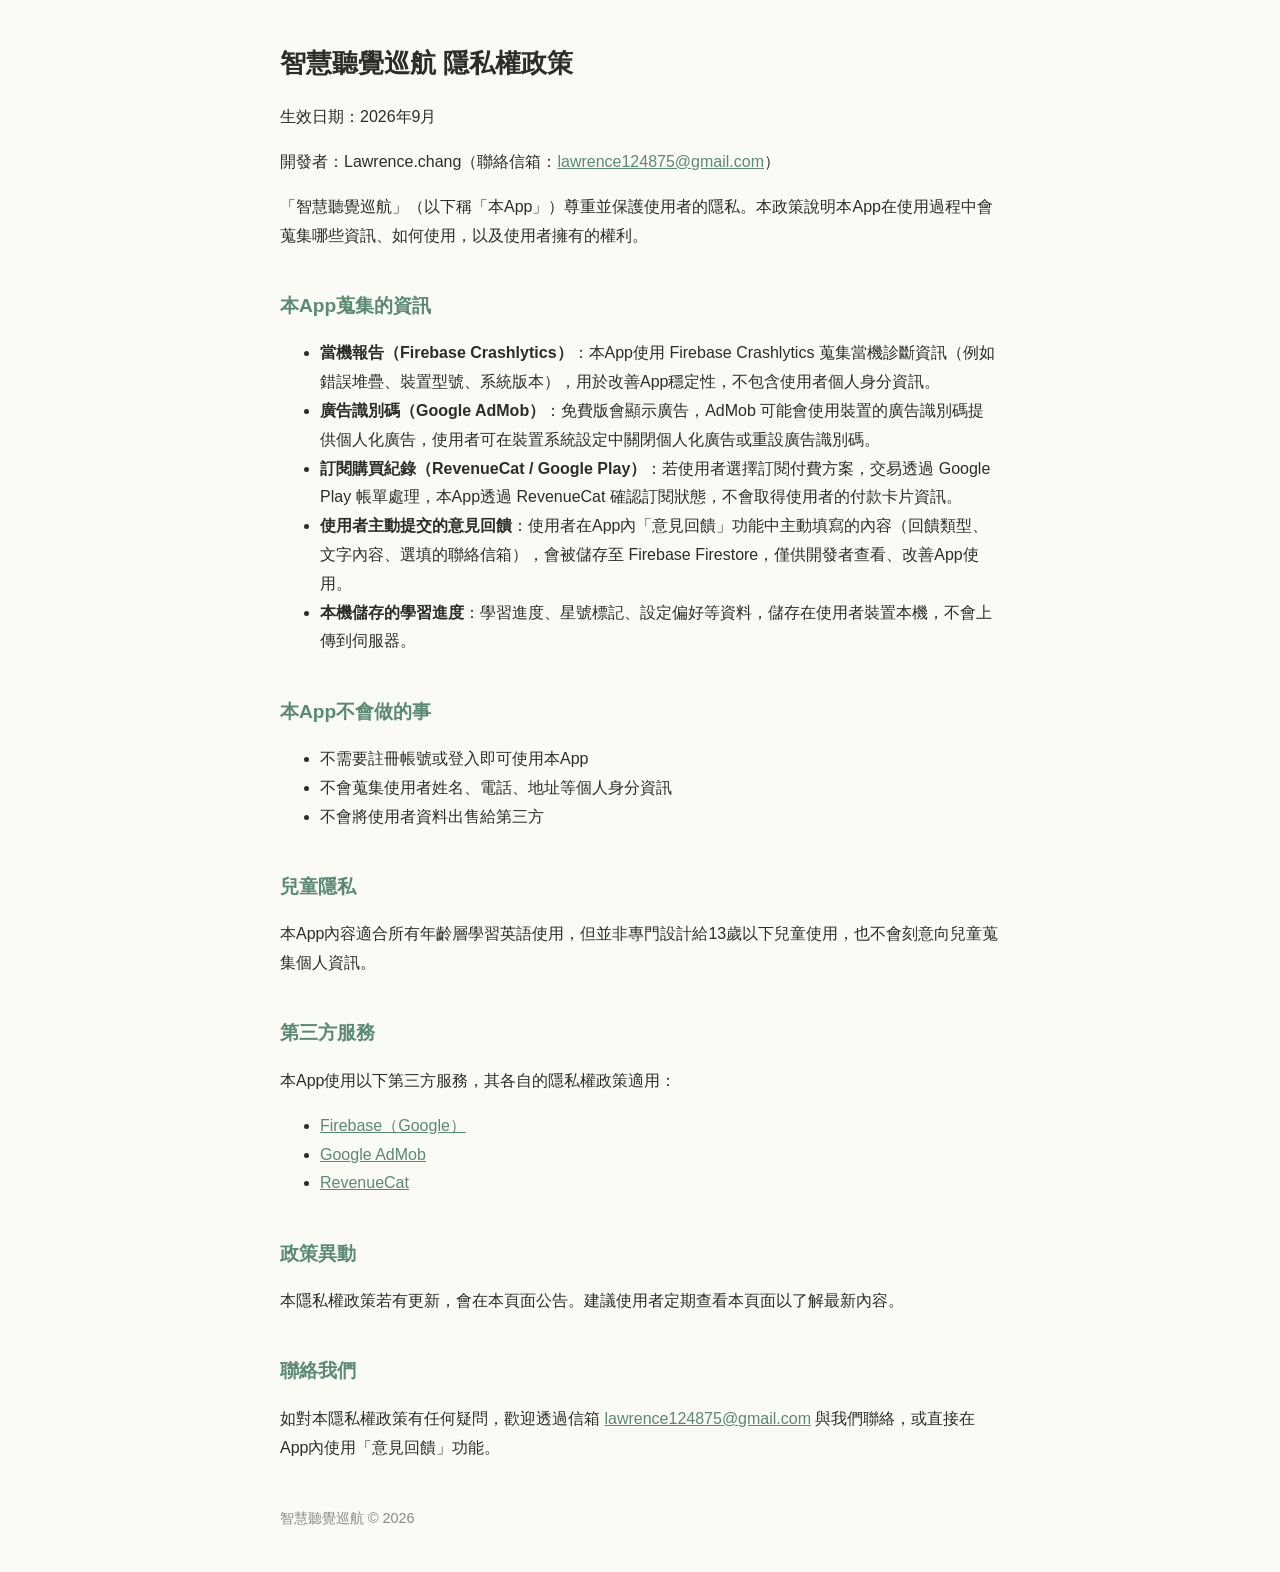
==== docs/index.html @ becaa9bf "新增 docs/ 網站：隱私權政策 + app-ads.txt，改用 GitHub Pages 代管 原本掛在 Netlify 的隱私權政策，因為使用者無法自行操作 Netlify 後台上傳新檔案，改" ====
<!DOCTYPE html>
<html lang="zh-Hant">
<head>
<meta charset="UTF-8">
<meta name="viewport" content="width=device-width, initial-scale=1.0">
<title>智慧聽覺巡航 - 隱私權政策</title>
<style>
  body { font-family: -apple-system, "Noto Sans TC", "PingFang TC", sans-serif; max-width: 720px; margin: 40px auto; padding: 0 20px; line-height: 1.8; color: #2C2C28; background: #FAFAF7; }
  h1 { font-size: 1.6em; }
  h2 { font-size: 1.2em; margin-top: 2em; color: #5B8A72; }
  a { color: #5B8A72; }
  footer { margin-top: 3em; color: #888; font-size: 0.9em; }
</style>
</head>
<body>
<h1>智慧聽覺巡航 隱私權政策</h1>
<p>生效日期：2026年9月</p>
<p>開發者：Lawrence.chang（聯絡信箱：<a href="mailto:lawrence124875@gmail.com">lawrence124875@gmail.com</a>）</p>

<p>「智慧聽覺巡航」（以下稱「本App」）尊重並保護使用者的隱私。本政策說明本App在使用過程中會蒐集哪些資訊、如何使用，以及使用者擁有的權利。</p>

<h2>本App蒐集的資訊</h2>
<ul>
  <li><strong>當機報告（Firebase Crashlytics）</strong>：本App使用 Firebase Crashlytics 蒐集當機診斷資訊（例如錯誤堆疊、裝置型號、系統版本），用於改善App穩定性，不包含使用者個人身分資訊。</li>
  <li><strong>廣告識別碼（Google AdMob）</strong>：免費版會顯示廣告，AdMob 可能會使用裝置的廣告識別碼提供個人化廣告，使用者可在裝置系統設定中關閉個人化廣告或重設廣告識別碼。</li>
  <li><strong>訂閱購買紀錄（RevenueCat / Google Play）</strong>：若使用者選擇訂閱付費方案，交易透過 Google Play 帳單處理，本App透過 RevenueCat 確認訂閱狀態，不會取得使用者的付款卡片資訊。</li>
  <li><strong>使用者主動提交的意見回饋</strong>：使用者在App內「意見回饋」功能中主動填寫的內容（回饋類型、文字內容、選填的聯絡信箱），會被儲存至 Firebase Firestore，僅供開發者查看、改善App使用。</li>
  <li><strong>本機儲存的學習進度</strong>：學習進度、星號標記、設定偏好等資料，儲存在使用者裝置本機，不會上傳到伺服器。</li>
</ul>

<h2>本App不會做的事</h2>
<ul>
  <li>不需要註冊帳號或登入即可使用本App</li>
  <li>不會蒐集使用者姓名、電話、地址等個人身分資訊</li>
  <li>不會將使用者資料出售給第三方</li>
</ul>

<h2>兒童隱私</h2>
<p>本App內容適合所有年齡層學習英語使用，但並非專門設計給13歲以下兒童使用，也不會刻意向兒童蒐集個人資訊。</p>

<h2>第三方服務</h2>
<p>本App使用以下第三方服務，其各自的隱私權政策適用：</p>
<ul>
  <li><a href="https://firebase.google.com/support/privacy" target="_blank">Firebase（Google）</a></li>
  <li><a href="https://support.google.com/admob/answer/6128543" target="_blank">Google AdMob</a></li>
  <li><a href="https://www.revenuecat.com/privacy" target="_blank">RevenueCat</a></li>
</ul>

<h2>政策異動</h2>
<p>本隱私權政策若有更新，會在本頁面公告。建議使用者定期查看本頁面以了解最新內容。</p>

<h2>聯絡我們</h2>
<p>如對本隱私權政策有任何疑問，歡迎透過信箱 <a href="mailto:lawrence124875@gmail.com">lawrence124875@gmail.com</a> 與我們聯絡，或直接在App內使用「意見回饋」功能。</p>

<footer>智慧聽覺巡航 © 2026</footer>
</body>
</html>
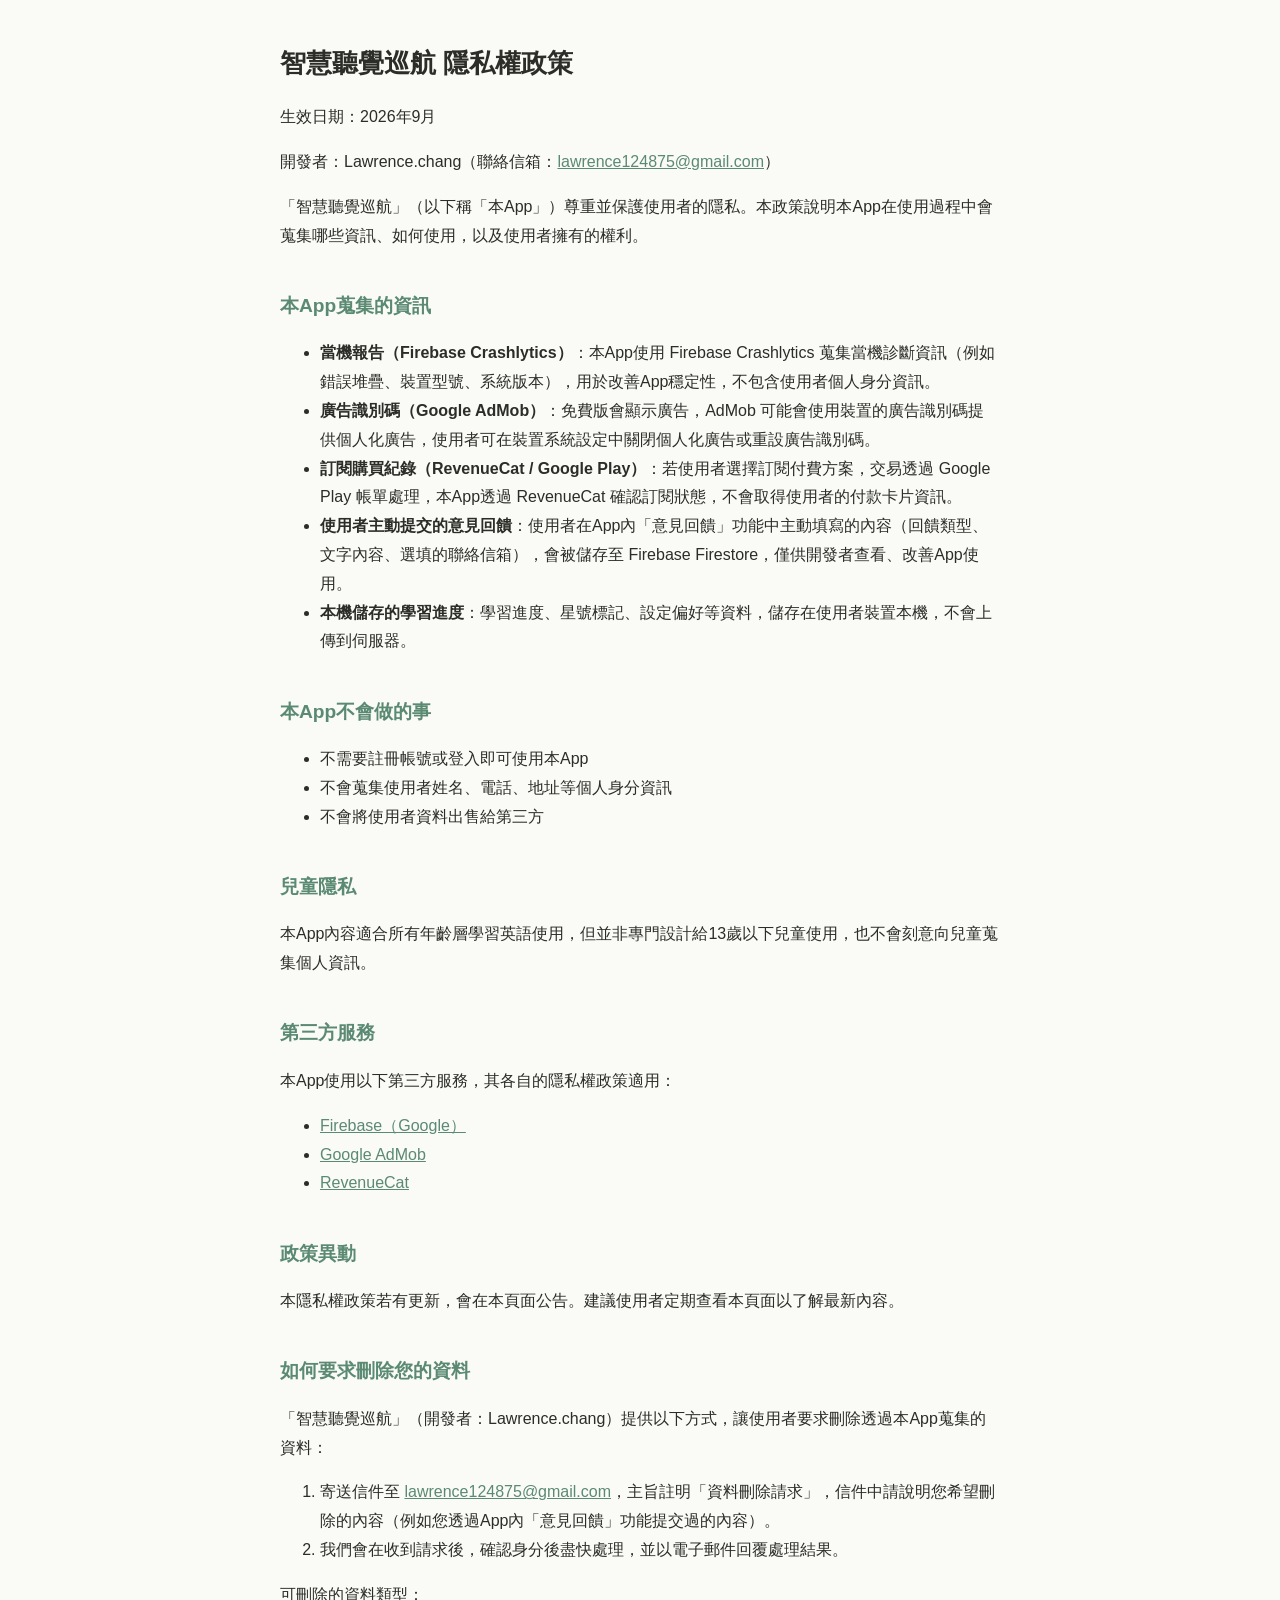
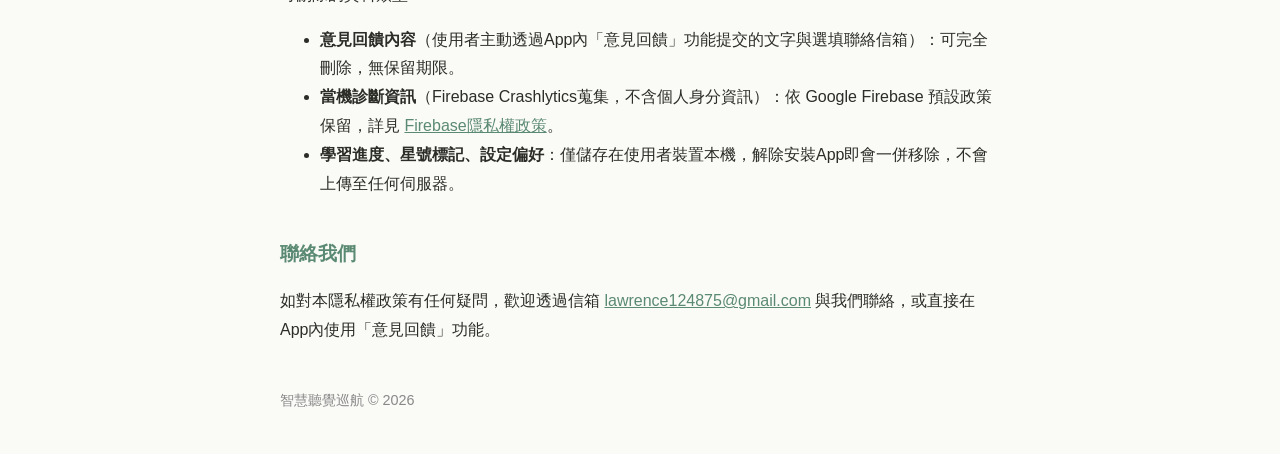
==== commit f9e3dd53: "隱私權政策頁面加入「如何要求刪除您的資料」專門段落，符合 Play Console 資料安全性表單要求" ====
--- a/docs/index.html
+++ b/docs/index.html
@@ -49,6 +49,19 @@
 <h2>政策異動</h2>
 <p>本隱私權政策若有更新，會在本頁面公告。建議使用者定期查看本頁面以了解最新內容。</p>
 
+<h2 id="data-deletion">如何要求刪除您的資料</h2>
+<p>「智慧聽覺巡航」（開發者：Lawrence.chang）提供以下方式，讓使用者要求刪除透過本App蒐集的資料：</p>
+<ol>
+  <li>寄送信件至 <a href="mailto:lawrence124875@gmail.com">lawrence124875@gmail.com</a>，主旨註明「資料刪除請求」，信件中請說明您希望刪除的內容（例如您透過App內「意見回饋」功能提交過的內容）。</li>
+  <li>我們會在收到請求後，確認身分後盡快處理，並以電子郵件回覆處理結果。</li>
+</ol>
+<p>可刪除的資料類型：</p>
+<ul>
+  <li><strong>意見回饋內容</strong>（使用者主動透過App內「意見回饋」功能提交的文字與選填聯絡信箱）：可完全刪除，無保留期限。</li>
+  <li><strong>當機診斷資訊</strong>（Firebase Crashlytics蒐集，不含個人身分資訊）：依 Google Firebase 預設政策保留，詳見 <a href="https://firebase.google.com/support/privacy" target="_blank">Firebase隱私權政策</a>。</li>
+  <li><strong>學習進度、星號標記、設定偏好</strong>：僅儲存在使用者裝置本機，解除安裝App即會一併移除，不會上傳至任何伺服器。</li>
+</ul>
+
 <h2>聯絡我們</h2>
 <p>如對本隱私權政策有任何疑問，歡迎透過信箱 <a href="mailto:lawrence124875@gmail.com">lawrence124875@gmail.com</a> 與我們聯絡，或直接在App內使用「意見回饋」功能。</p>
 
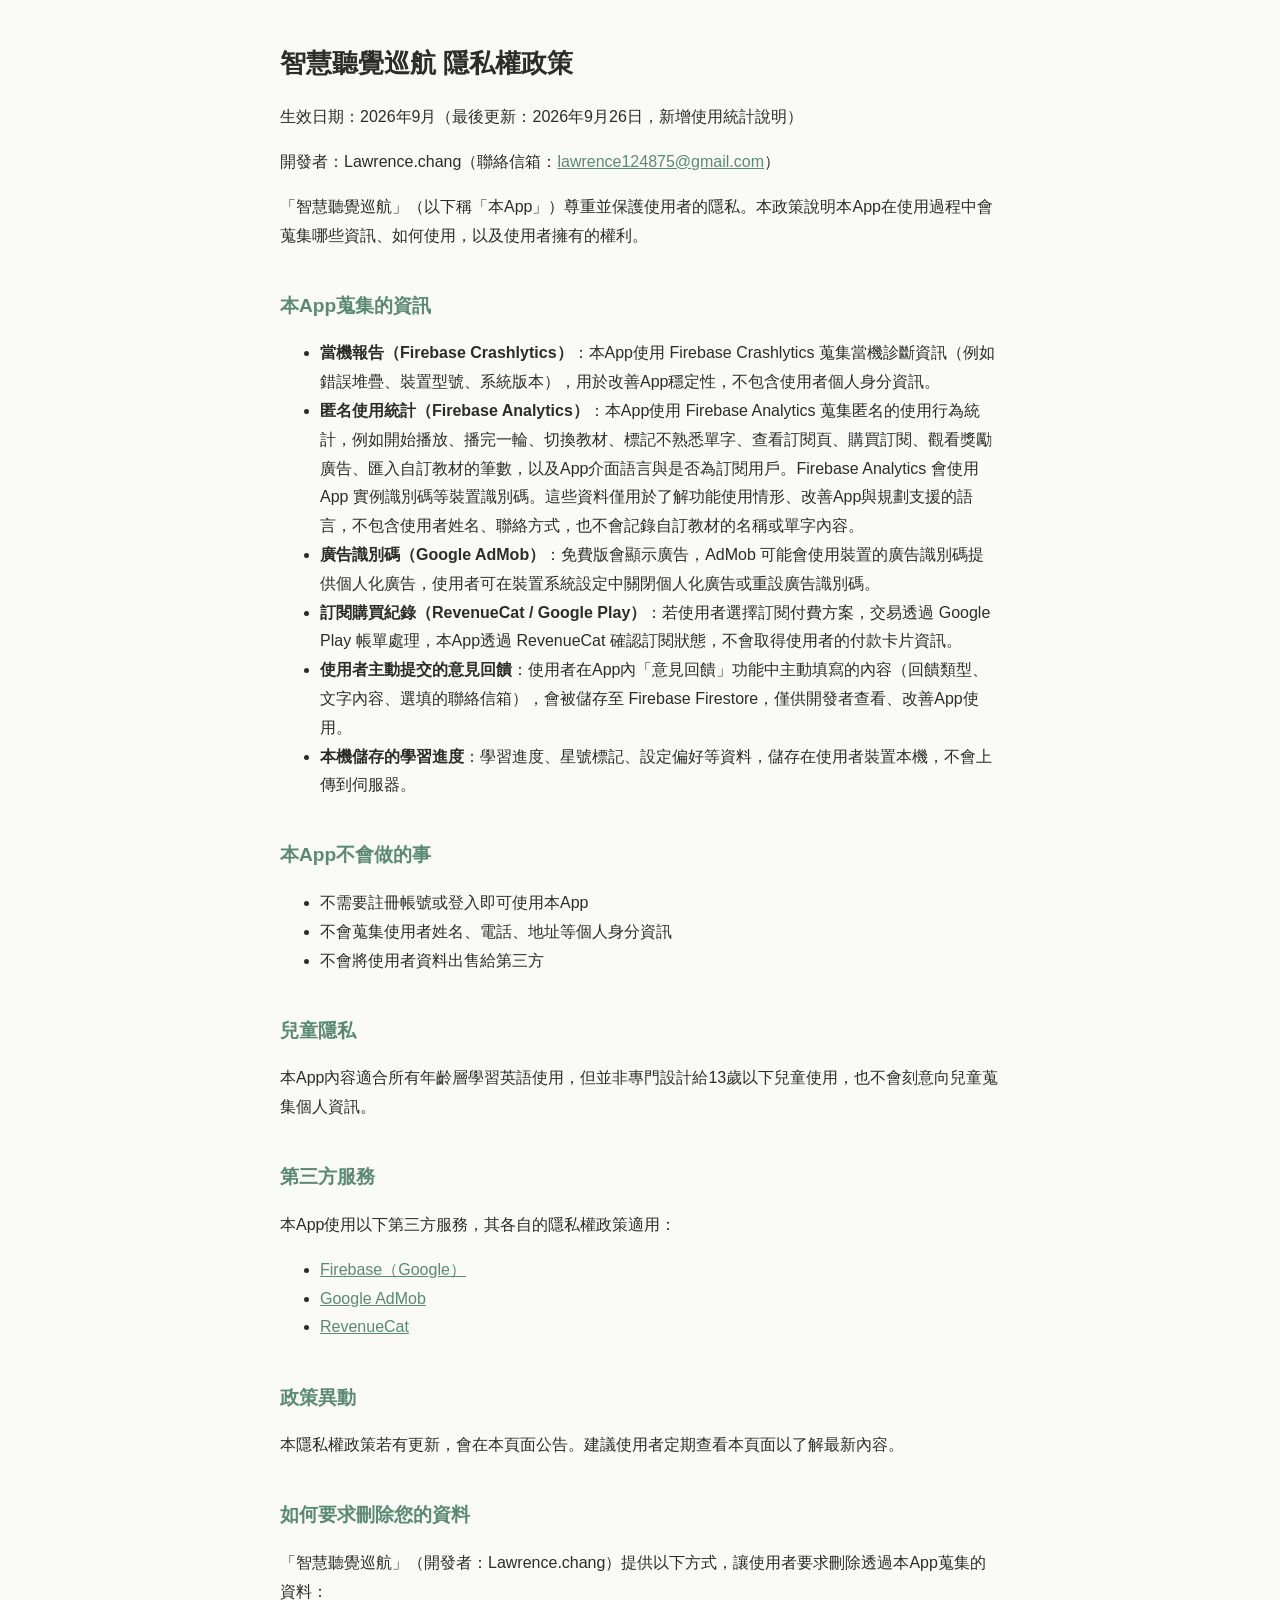
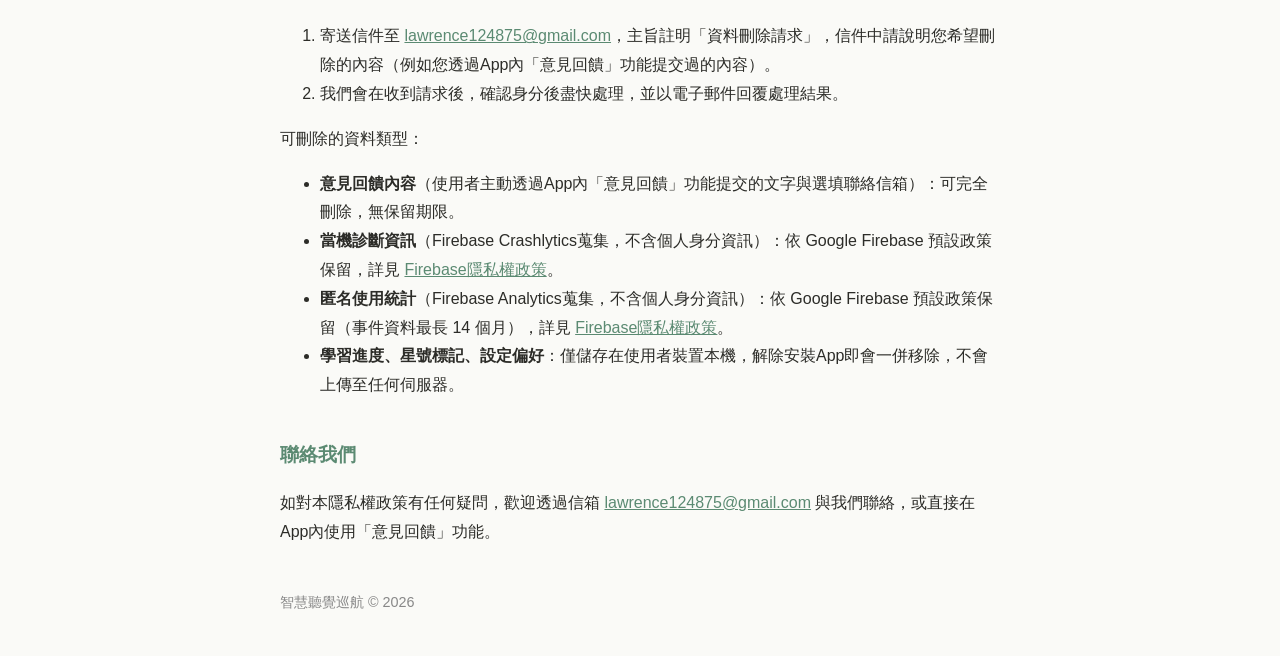
==== commit e5ea809f: "隱私權政策新增 Firebase Analytics 匿名使用統計說明；更新 HANDOFF" ====
--- a/docs/index.html
+++ b/docs/index.html
@@ -14,7 +14,7 @@
 </head>
 <body>
 <h1>智慧聽覺巡航 隱私權政策</h1>
-<p>生效日期：2026年9月</p>
+<p>生效日期：2026年9月（最後更新：2026年9月26日，新增使用統計說明）</p>
 <p>開發者：Lawrence.chang（聯絡信箱：<a href="mailto:lawrence124875@gmail.com">lawrence124875@gmail.com</a>）</p>
 
 <p>「智慧聽覺巡航」（以下稱「本App」）尊重並保護使用者的隱私。本政策說明本App在使用過程中會蒐集哪些資訊、如何使用，以及使用者擁有的權利。</p>
@@ -22,6 +22,7 @@
 <h2>本App蒐集的資訊</h2>
 <ul>
   <li><strong>當機報告（Firebase Crashlytics）</strong>：本App使用 Firebase Crashlytics 蒐集當機診斷資訊（例如錯誤堆疊、裝置型號、系統版本），用於改善App穩定性，不包含使用者個人身分資訊。</li>
+  <li><strong>匿名使用統計（Firebase Analytics）</strong>：本App使用 Firebase Analytics 蒐集匿名的使用行為統計，例如開始播放、播完一輪、切換教材、標記不熟悉單字、查看訂閱頁、購買訂閱、觀看獎勵廣告、匯入自訂教材的筆數，以及App介面語言與是否為訂閱用戶。Firebase Analytics 會使用 App 實例識別碼等裝置識別碼。這些資料僅用於了解功能使用情形、改善App與規劃支援的語言，不包含使用者姓名、聯絡方式，也不會記錄自訂教材的名稱或單字內容。</li>
   <li><strong>廣告識別碼（Google AdMob）</strong>：免費版會顯示廣告，AdMob 可能會使用裝置的廣告識別碼提供個人化廣告，使用者可在裝置系統設定中關閉個人化廣告或重設廣告識別碼。</li>
   <li><strong>訂閱購買紀錄（RevenueCat / Google Play）</strong>：若使用者選擇訂閱付費方案，交易透過 Google Play 帳單處理，本App透過 RevenueCat 確認訂閱狀態，不會取得使用者的付款卡片資訊。</li>
   <li><strong>使用者主動提交的意見回饋</strong>：使用者在App內「意見回饋」功能中主動填寫的內容（回饋類型、文字內容、選填的聯絡信箱），會被儲存至 Firebase Firestore，僅供開發者查看、改善App使用。</li>
@@ -59,6 +60,7 @@
 <ul>
   <li><strong>意見回饋內容</strong>（使用者主動透過App內「意見回饋」功能提交的文字與選填聯絡信箱）：可完全刪除，無保留期限。</li>
   <li><strong>當機診斷資訊</strong>（Firebase Crashlytics蒐集，不含個人身分資訊）：依 Google Firebase 預設政策保留，詳見 <a href="https://firebase.google.com/support/privacy" target="_blank">Firebase隱私權政策</a>。</li>
+  <li><strong>匿名使用統計</strong>（Firebase Analytics蒐集，不含個人身分資訊）：依 Google Firebase 預設政策保留（事件資料最長 14 個月），詳見 <a href="https://firebase.google.com/support/privacy" target="_blank">Firebase隱私權政策</a>。</li>
   <li><strong>學習進度、星號標記、設定偏好</strong>：僅儲存在使用者裝置本機，解除安裝App即會一併移除，不會上傳至任何伺服器。</li>
 </ul>
 
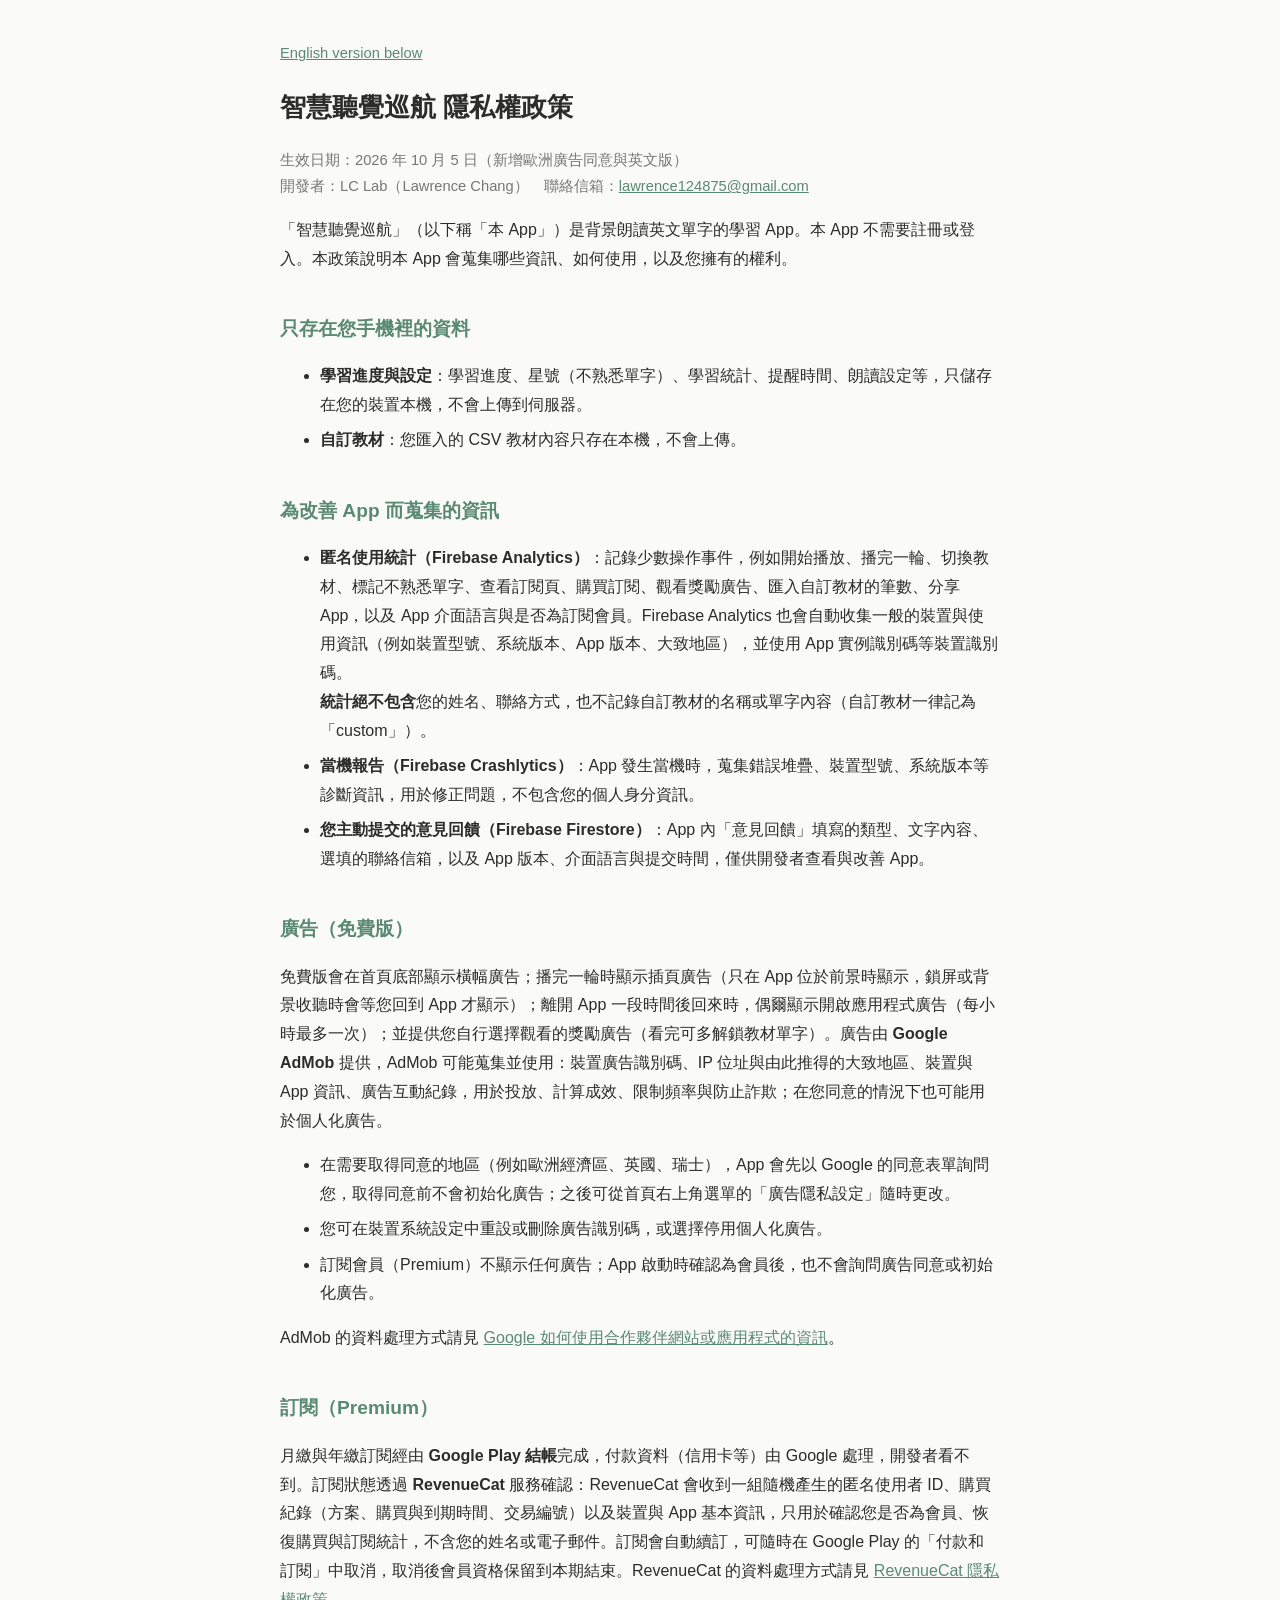
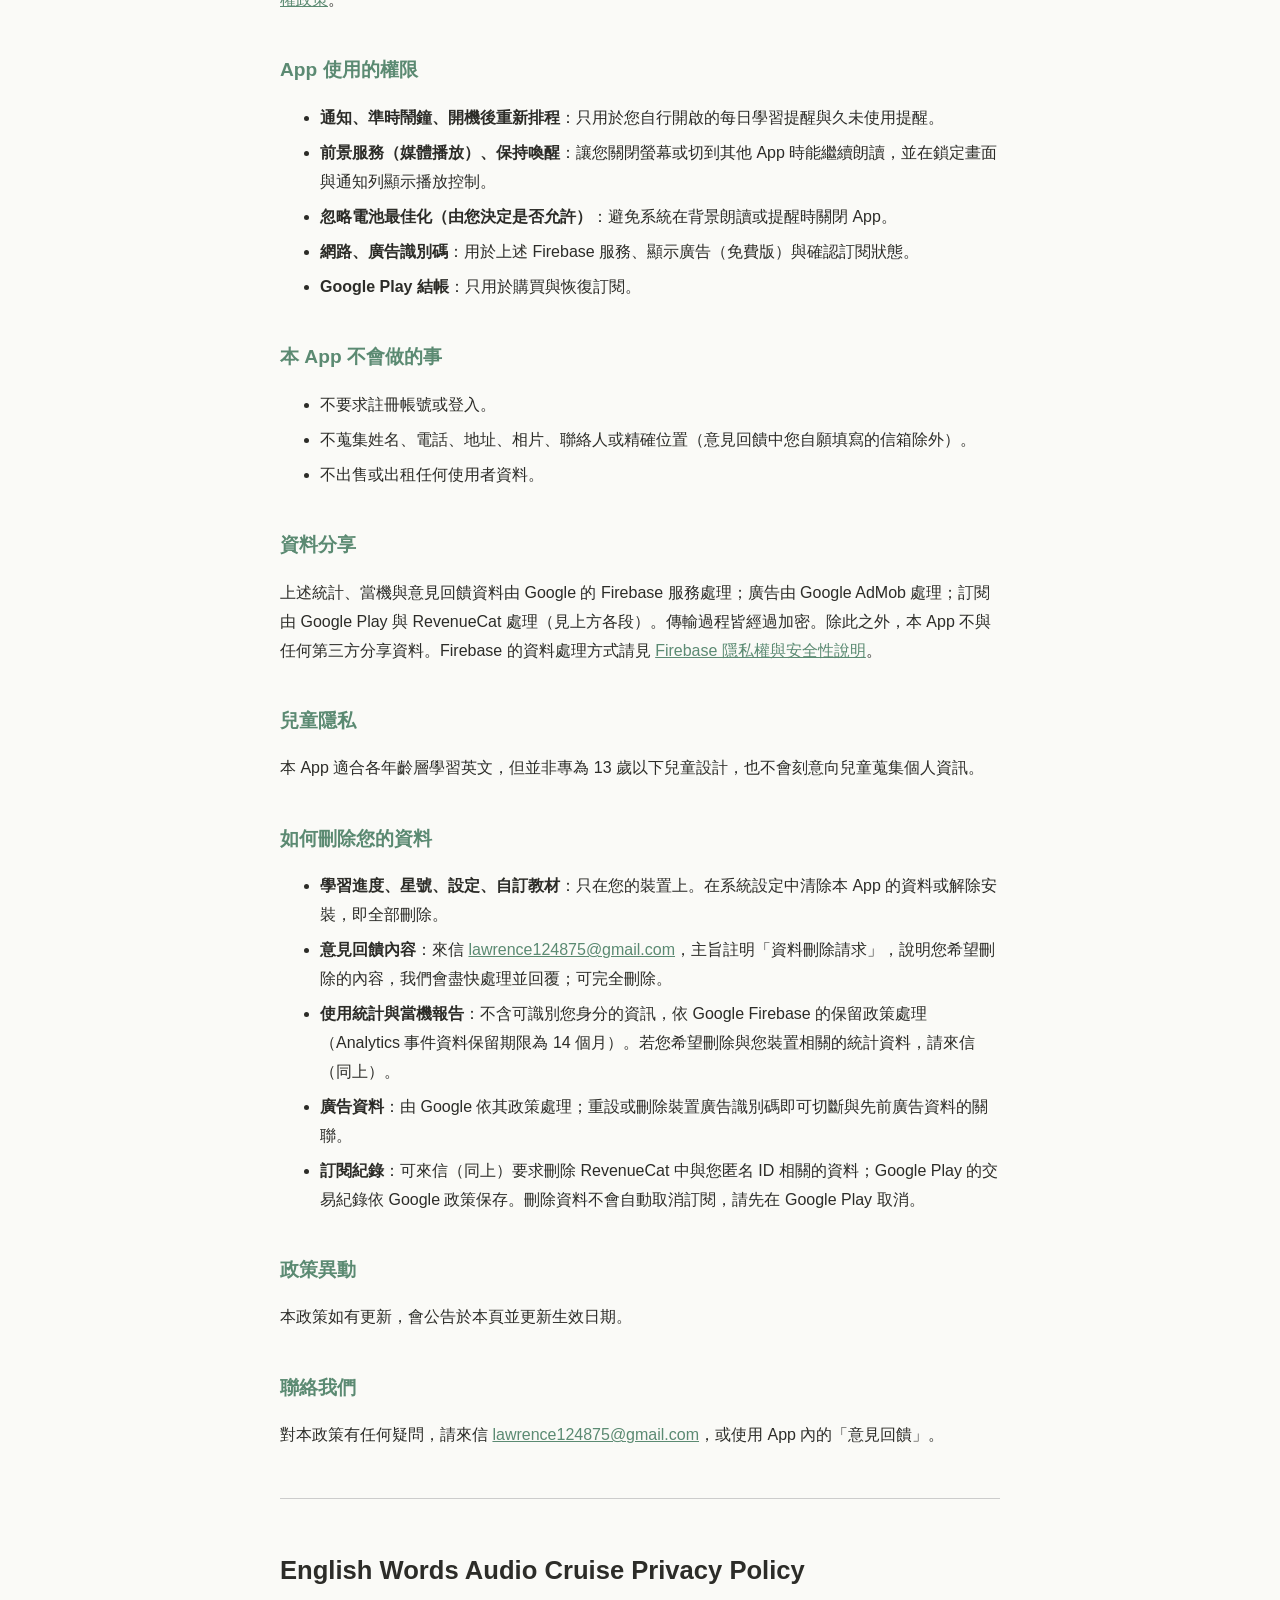
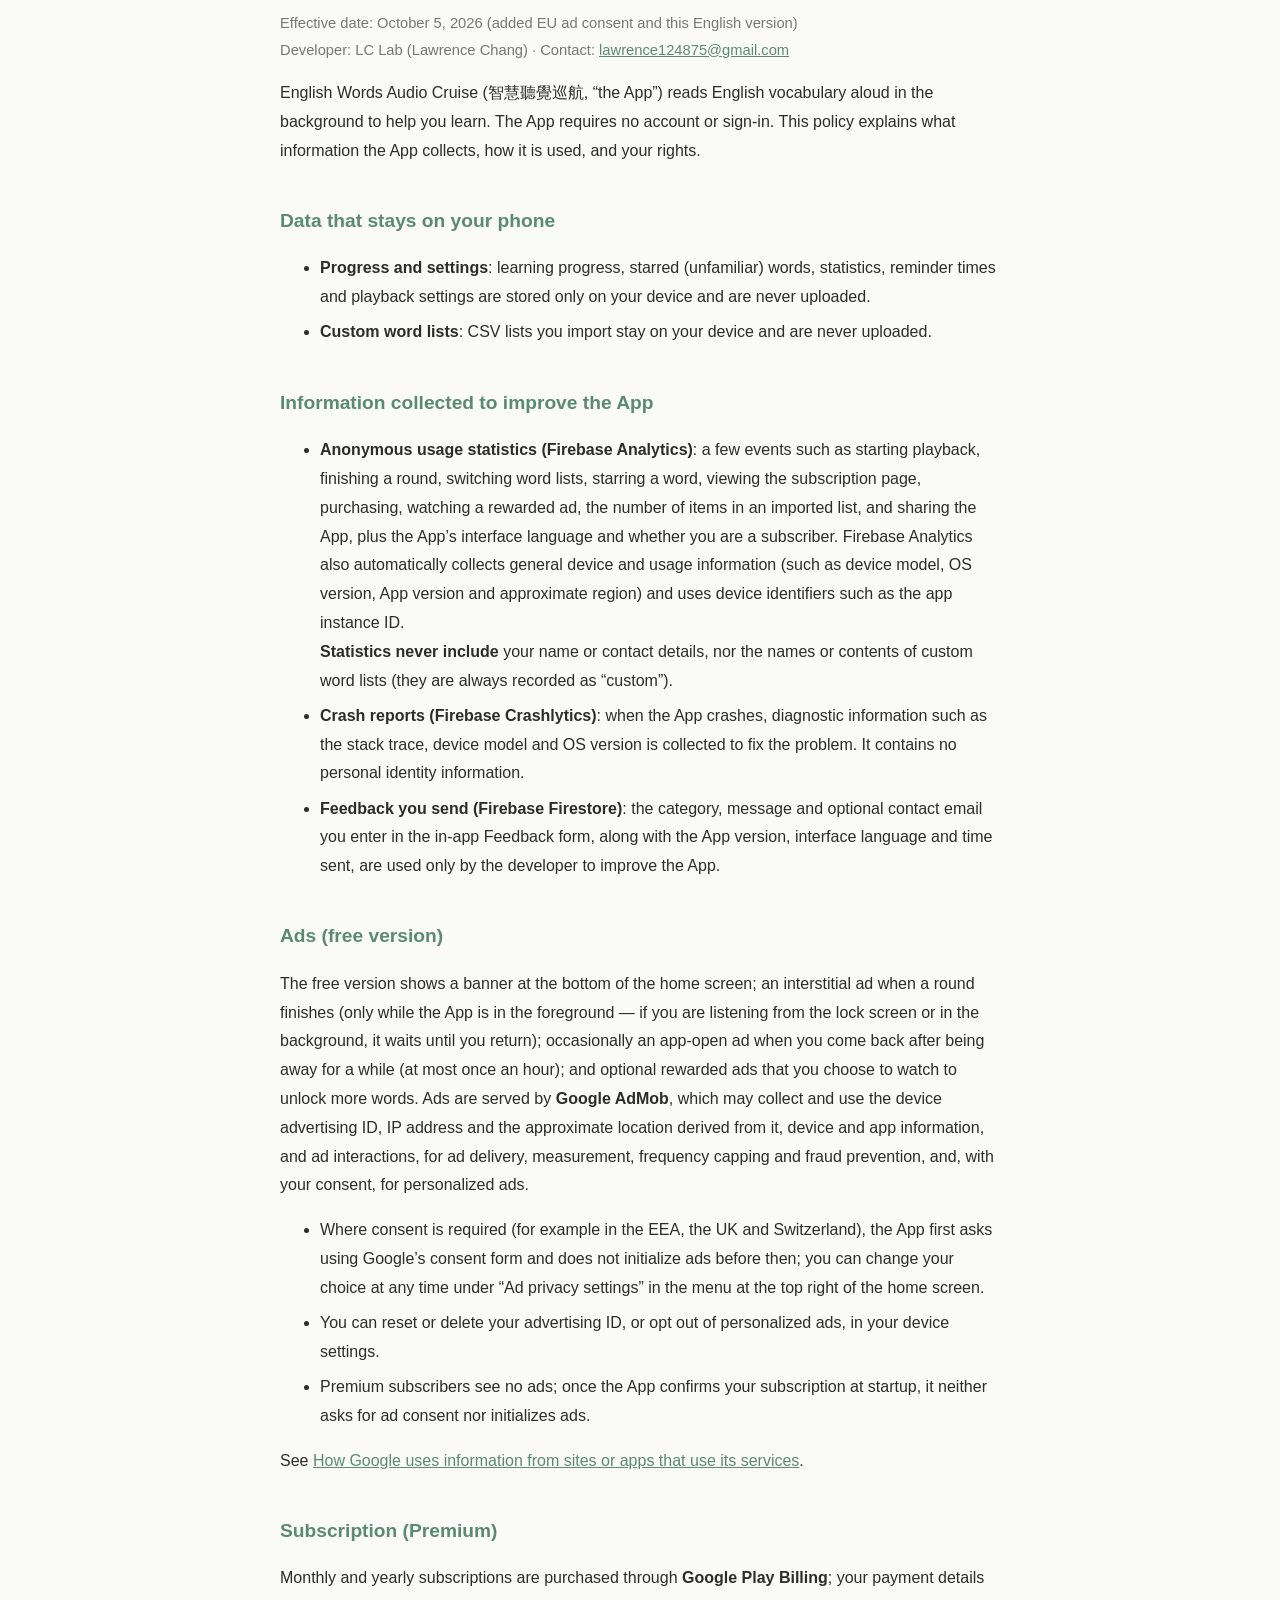
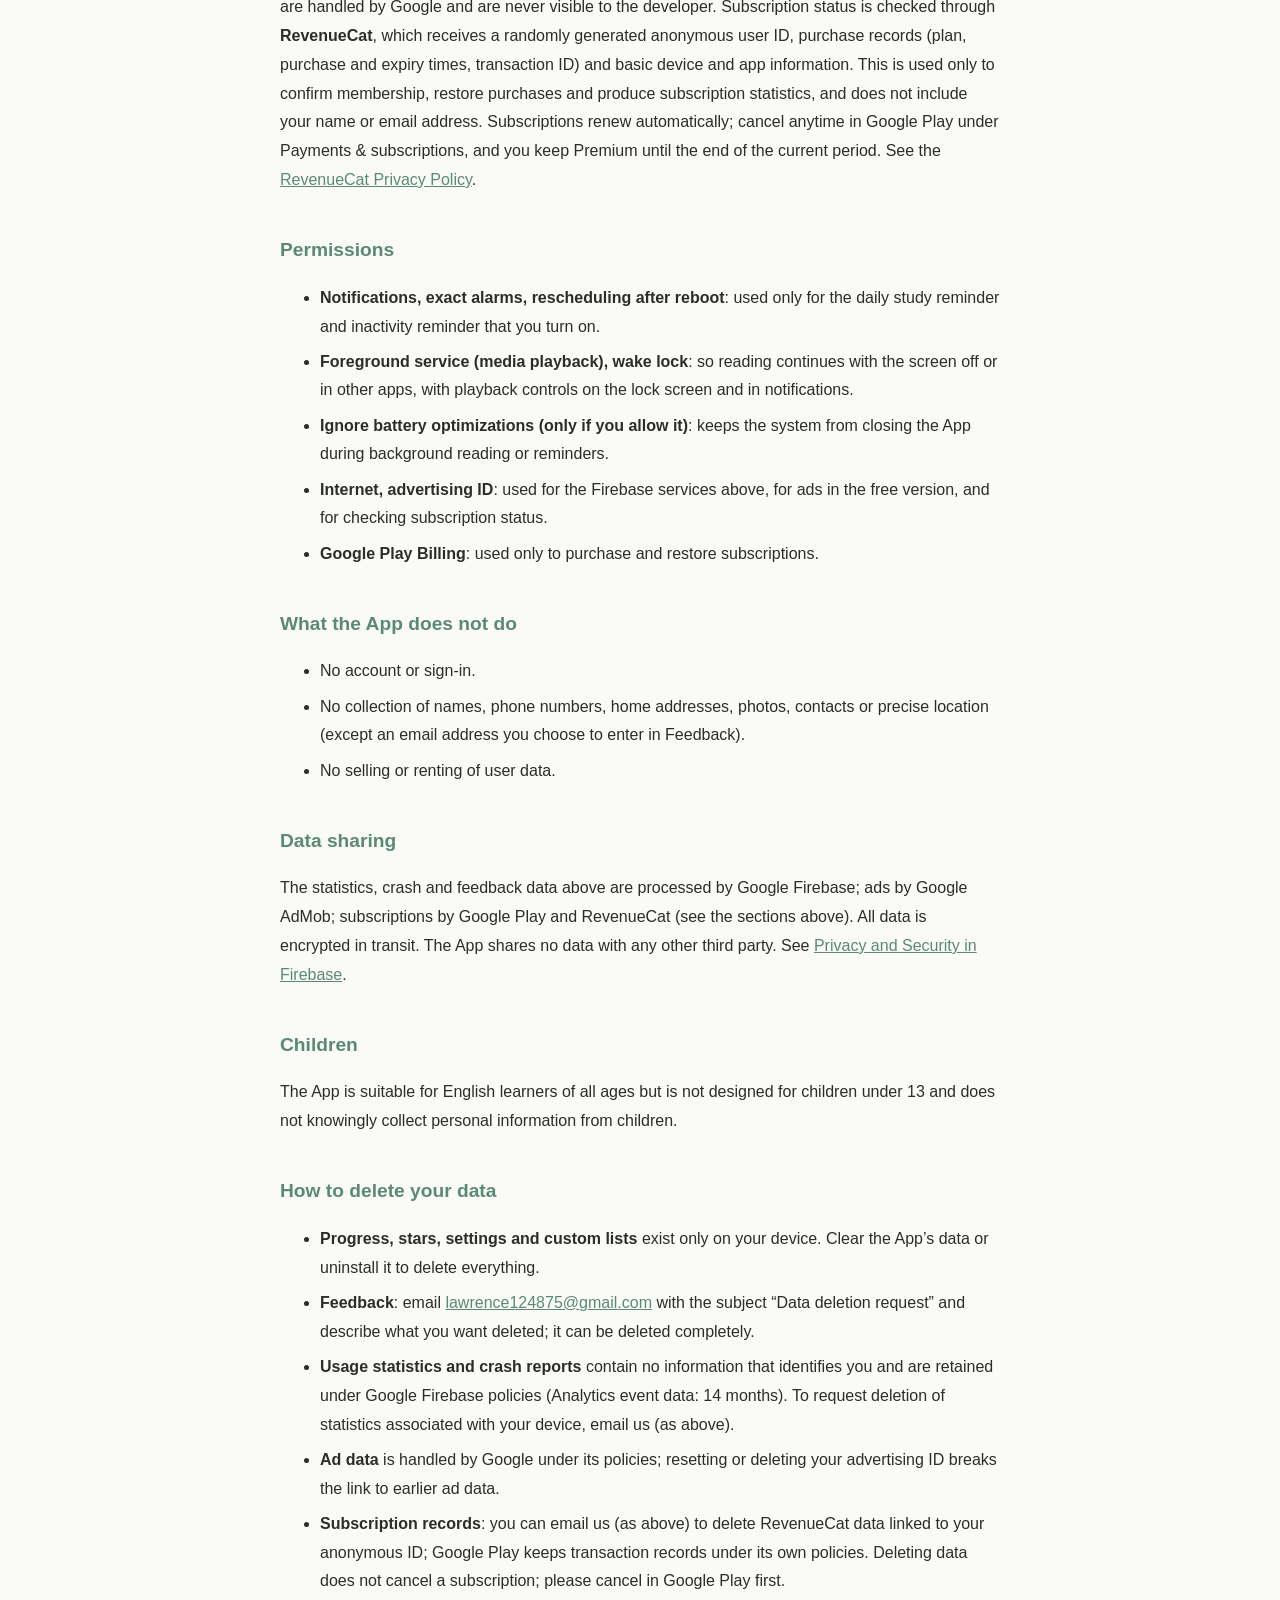
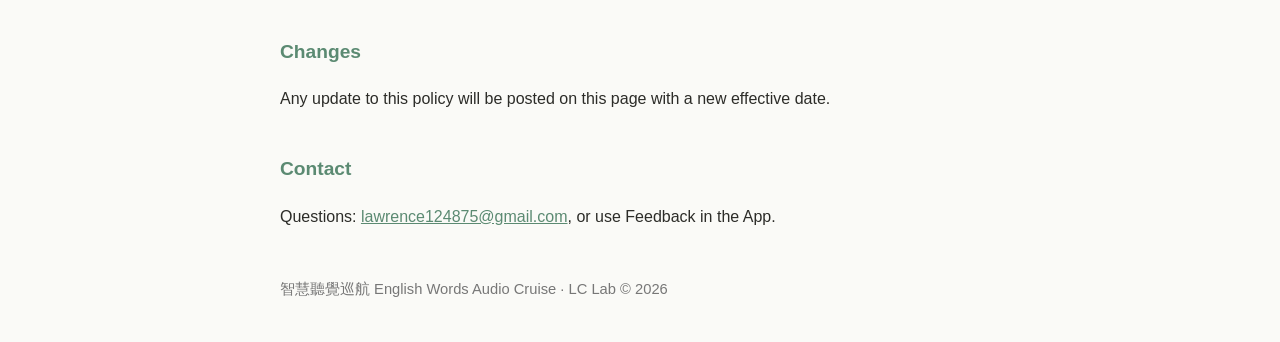
==== commit 3f9efbeb: "第十七版 0.1.14+17：歐洲廣告同意（UMP）、廣告隱私設定選單、隱私權政策中英版 - AdsService：非 Premium 才請求 UMP 同意資訊、需要時顯示表單，canRequestA" ====
--- a/docs/index.html
+++ b/docs/index.html
@@ -3,70 +3,167 @@
 <head>
 <meta charset="UTF-8">
 <meta name="viewport" content="width=device-width, initial-scale=1.0">
-<title>智慧聽覺巡航 - 隱私權政策</title>
+<title>智慧聽覺巡航 - 隱私權政策 Privacy Policy</title>
 <style>
-  body { font-family: -apple-system, "Noto Sans TC", "PingFang TC", sans-serif; max-width: 720px; margin: 40px auto; padding: 0 20px; line-height: 1.8; color: #2C2C28; background: #FAFAF7; }
+  :root { color-scheme: light dark; }
+  body { font-family: -apple-system, "Noto Sans TC", "PingFang TC", "Microsoft JhengHei", sans-serif; max-width: 720px; margin: 40px auto; padding: 0 20px; line-height: 1.8; color: #2C2C28; background: #FAFAF7; }
   h1 { font-size: 1.6em; }
   h2 { font-size: 1.2em; margin-top: 2em; color: #5B8A72; }
   a { color: #5B8A72; }
-  footer { margin-top: 3em; color: #888; font-size: 0.9em; }
+  li { margin-bottom: 0.4em; }
+  hr { border: none; border-top: 1px solid #ccc; margin: 3em 0; }
+  .meta, footer { color: #777; font-size: 0.92em; }
+  footer { margin-top: 3em; }
+  @media (prefers-color-scheme: dark) {
+    body { color: #E6E6E0; background: #1E1F1C; }
+    h2, a { color: #8CC3A6; }
+    .meta, footer { color: #A0A098; }
+  }
 </style>
 </head>
 <body>
+<p class="meta"><a href="#en">English version below</a></p>
+
 <h1>智慧聽覺巡航 隱私權政策</h1>
-<p>生效日期：2026年9月（最後更新：2026年9月26日，新增使用統計說明）</p>
-<p>開發者：Lawrence.chang（聯絡信箱：<a href="mailto:lawrence124875@gmail.com">lawrence124875@gmail.com</a>）</p>
+<p class="meta">生效日期：2026 年 10 月 5 日（新增歐洲廣告同意與英文版）<br>
+開發者：LC Lab（Lawrence Chang）　聯絡信箱：<a href="mailto:lawrence124875@gmail.com">lawrence124875@gmail.com</a></p>
 
-<p>「智慧聽覺巡航」（以下稱「本App」）尊重並保護使用者的隱私。本政策說明本App在使用過程中會蒐集哪些資訊、如何使用，以及使用者擁有的權利。</p>
+<p>「智慧聽覺巡航」（以下稱「本 App」）是背景朗讀英文單字的學習 App。本 App 不需要註冊或登入。本政策說明本 App 會蒐集哪些資訊、如何使用，以及您擁有的權利。</p>
 
-<h2>本App蒐集的資訊</h2>
+<h2>只存在您手機裡的資料</h2>
 <ul>
-  <li><strong>當機報告（Firebase Crashlytics）</strong>：本App使用 Firebase Crashlytics 蒐集當機診斷資訊（例如錯誤堆疊、裝置型號、系統版本），用於改善App穩定性，不包含使用者個人身分資訊。</li>
-  <li><strong>匿名使用統計（Firebase Analytics）</strong>：本App使用 Firebase Analytics 蒐集匿名的使用行為統計，例如開始播放、播完一輪、切換教材、標記不熟悉單字、查看訂閱頁、購買訂閱、觀看獎勵廣告、匯入自訂教材的筆數，以及App介面語言與是否為訂閱用戶。Firebase Analytics 會使用 App 實例識別碼等裝置識別碼。這些資料僅用於了解功能使用情形、改善App與規劃支援的語言，不包含使用者姓名、聯絡方式，也不會記錄自訂教材的名稱或單字內容。</li>
-  <li><strong>廣告識別碼（Google AdMob）</strong>：免費版會顯示廣告，AdMob 可能會使用裝置的廣告識別碼提供個人化廣告，使用者可在裝置系統設定中關閉個人化廣告或重設廣告識別碼。</li>
-  <li><strong>訂閱購買紀錄（RevenueCat / Google Play）</strong>：若使用者選擇訂閱付費方案，交易透過 Google Play 帳單處理，本App透過 RevenueCat 確認訂閱狀態，不會取得使用者的付款卡片資訊。</li>
-  <li><strong>使用者主動提交的意見回饋</strong>：使用者在App內「意見回饋」功能中主動填寫的內容（回饋類型、文字內容、選填的聯絡信箱），會被儲存至 Firebase Firestore，僅供開發者查看、改善App使用。</li>
-  <li><strong>本機儲存的學習進度</strong>：學習進度、星號標記、設定偏好等資料，儲存在使用者裝置本機，不會上傳到伺服器。</li>
+  <li><strong>學習進度與設定</strong>：學習進度、星號（不熟悉單字）、學習統計、提醒時間、朗讀設定等，只儲存在您的裝置本機，不會上傳到伺服器。</li>
+  <li><strong>自訂教材</strong>：您匯入的 CSV 教材內容只存在本機，不會上傳。</li>
 </ul>
 
-<h2>本App不會做的事</h2>
+<h2>為改善 App 而蒐集的資訊</h2>
 <ul>
-  <li>不需要註冊帳號或登入即可使用本App</li>
-  <li>不會蒐集使用者姓名、電話、地址等個人身分資訊</li>
-  <li>不會將使用者資料出售給第三方</li>
+  <li><strong>匿名使用統計（Firebase Analytics）</strong>：記錄少數操作事件，例如開始播放、播完一輪、切換教材、標記不熟悉單字、查看訂閱頁、購買訂閱、觀看獎勵廣告、匯入自訂教材的筆數、分享 App，以及 App 介面語言與是否為訂閱會員。Firebase Analytics 也會自動收集一般的裝置與使用資訊（例如裝置型號、系統版本、App 版本、大致地區），並使用 App 實例識別碼等裝置識別碼。<br>
+  <strong>統計絕不包含</strong>您的姓名、聯絡方式，也不記錄自訂教材的名稱或單字內容（自訂教材一律記為「custom」）。</li>
+  <li><strong>當機報告（Firebase Crashlytics）</strong>：App 發生當機時，蒐集錯誤堆疊、裝置型號、系統版本等診斷資訊，用於修正問題，不包含您的個人身分資訊。</li>
+  <li><strong>您主動提交的意見回饋（Firebase Firestore）</strong>：App 內「意見回饋」填寫的類型、文字內容、選填的聯絡信箱，以及 App 版本、介面語言與提交時間，僅供開發者查看與改善 App。</li>
 </ul>
 
+<h2>廣告（免費版）</h2>
+<p>免費版會在首頁底部顯示橫幅廣告；播完一輪時顯示插頁廣告（只在 App 位於前景時顯示，鎖屏或背景收聽時會等您回到 App 才顯示）；離開 App 一段時間後回來時，偶爾顯示開啟應用程式廣告（每小時最多一次）；並提供您自行選擇觀看的獎勵廣告（看完可多解鎖教材單字）。廣告由 <strong>Google AdMob</strong> 提供，AdMob 可能蒐集並使用：裝置廣告識別碼、IP 位址與由此推得的大致地區、裝置與 App 資訊、廣告互動紀錄，用於投放、計算成效、限制頻率與防止詐欺；在您同意的情況下也可能用於個人化廣告。</p>
+<ul>
+  <li>在需要取得同意的地區（例如歐洲經濟區、英國、瑞士），App 會先以 Google 的同意表單詢問您，取得同意前不會初始化廣告；之後可從首頁右上角選單的「廣告隱私設定」隨時更改。</li>
+  <li>您可在裝置系統設定中重設或刪除廣告識別碼，或選擇停用個人化廣告。</li>
+  <li>訂閱會員（Premium）不顯示任何廣告；App 啟動時確認為會員後，也不會詢問廣告同意或初始化廣告。</li>
+</ul>
+<p>AdMob 的資料處理方式請見 <a href="https://policies.google.com/technologies/partner-sites" target="_blank" rel="noopener">Google 如何使用合作夥伴網站或應用程式的資訊</a>。</p>
+
+<h2>訂閱（Premium）</h2>
+<p>月繳與年繳訂閱經由 <strong>Google Play 結帳</strong>完成，付款資料（信用卡等）由 Google 處理，開發者看不到。訂閱狀態透過 <strong>RevenueCat</strong> 服務確認：RevenueCat 會收到一組隨機產生的匿名使用者 ID、購買紀錄（方案、購買與到期時間、交易編號）以及裝置與 App 基本資訊，只用於確認您是否為會員、恢復購買與訂閱統計，不含您的姓名或電子郵件。訂閱會自動續訂，可隨時在 Google Play 的「付款和訂閱」中取消，取消後會員資格保留到本期結束。RevenueCat 的資料處理方式請見 <a href="https://www.revenuecat.com/privacy" target="_blank" rel="noopener">RevenueCat 隱私權政策</a>。</p>
+
+<h2>App 使用的權限</h2>
+<ul>
+  <li><strong>通知、準時鬧鐘、開機後重新排程</strong>：只用於您自行開啟的每日學習提醒與久未使用提醒。</li>
+  <li><strong>前景服務（媒體播放）、保持喚醒</strong>：讓您關閉螢幕或切到其他 App 時能繼續朗讀，並在鎖定畫面與通知列顯示播放控制。</li>
+  <li><strong>忽略電池最佳化（由您決定是否允許）</strong>：避免系統在背景朗讀或提醒時關閉 App。</li>
+  <li><strong>網路、廣告識別碼</strong>：用於上述 Firebase 服務、顯示廣告（免費版）與確認訂閱狀態。</li>
+  <li><strong>Google Play 結帳</strong>：只用於購買與恢復訂閱。</li>
+</ul>
+
+<h2>本 App 不會做的事</h2>
+<ul>
+  <li>不要求註冊帳號或登入。</li>
+  <li>不蒐集姓名、電話、地址、相片、聯絡人或精確位置（意見回饋中您自願填寫的信箱除外）。</li>
+  <li>不出售或出租任何使用者資料。</li>
+</ul>
+
+<h2>資料分享</h2>
+<p>上述統計、當機與意見回饋資料由 Google 的 Firebase 服務處理；廣告由 Google AdMob 處理；訂閱由 Google Play 與 RevenueCat 處理（見上方各段）。傳輸過程皆經過加密。除此之外，本 App 不與任何第三方分享資料。Firebase 的資料處理方式請見 <a href="https://firebase.google.com/support/privacy" target="_blank" rel="noopener">Firebase 隱私權與安全性說明</a>。</p>
+
 <h2>兒童隱私</h2>
-<p>本App內容適合所有年齡層學習英語使用，但並非專門設計給13歲以下兒童使用，也不會刻意向兒童蒐集個人資訊。</p>
+<p>本 App 適合各年齡層學習英文，但並非專為 13 歲以下兒童設計，也不會刻意向兒童蒐集個人資訊。</p>
 
-<h2>第三方服務</h2>
-<p>本App使用以下第三方服務，其各自的隱私權政策適用：</p>
+<h2 id="data-deletion">如何刪除您的資料</h2>
 <ul>
-  <li><a href="https://firebase.google.com/support/privacy" target="_blank">Firebase（Google）</a></li>
-  <li><a href="https://support.google.com/admob/answer/6128543" target="_blank">Google AdMob</a></li>
-  <li><a href="https://www.revenuecat.com/privacy" target="_blank">RevenueCat</a></li>
+  <li><strong>學習進度、星號、設定、自訂教材</strong>：只在您的裝置上。在系統設定中清除本 App 的資料或解除安裝，即全部刪除。</li>
+  <li><strong>意見回饋內容</strong>：來信 <a href="mailto:lawrence124875@gmail.com">lawrence124875@gmail.com</a>，主旨註明「資料刪除請求」，說明您希望刪除的內容，我們會盡快處理並回覆；可完全刪除。</li>
+  <li><strong>使用統計與當機報告</strong>：不含可識別您身分的資訊，依 Google Firebase 的保留政策處理（Analytics 事件資料保留期限為 14 個月）。若您希望刪除與您裝置相關的統計資料，請來信（同上）。</li>
+  <li><strong>廣告資料</strong>：由 Google 依其政策處理；重設或刪除裝置廣告識別碼即可切斷與先前廣告資料的關聯。</li>
+  <li><strong>訂閱紀錄</strong>：可來信（同上）要求刪除 RevenueCat 中與您匿名 ID 相關的資料；Google Play 的交易紀錄依 Google 政策保存。刪除資料不會自動取消訂閱，請先在 Google Play 取消。</li>
 </ul>
 
 <h2>政策異動</h2>
-<p>本隱私權政策若有更新，會在本頁面公告。建議使用者定期查看本頁面以了解最新內容。</p>
+<p>本政策如有更新，會公告於本頁並更新生效日期。</p>
 
-<h2 id="data-deletion">如何要求刪除您的資料</h2>
-<p>「智慧聽覺巡航」（開發者：Lawrence.chang）提供以下方式，讓使用者要求刪除透過本App蒐集的資料：</p>
-<ol>
-  <li>寄送信件至 <a href="mailto:lawrence124875@gmail.com">lawrence124875@gmail.com</a>，主旨註明「資料刪除請求」，信件中請說明您希望刪除的內容（例如您透過App內「意見回饋」功能提交過的內容）。</li>
-  <li>我們會在收到請求後，確認身分後盡快處理，並以電子郵件回覆處理結果。</li>
-</ol>
-<p>可刪除的資料類型：</p>
+<h2>聯絡我們</h2>
+<p>對本政策有任何疑問，請來信 <a href="mailto:lawrence124875@gmail.com">lawrence124875@gmail.com</a>，或使用 App 內的「意見回饋」。</p>
+
+<hr>
+
+<h1 id="en">English Words Audio Cruise Privacy Policy</h1>
+<p class="meta">Effective date: October 5, 2026 (added EU ad consent and this English version)<br>
+Developer: LC Lab (Lawrence Chang) · Contact: <a href="mailto:lawrence124875@gmail.com">lawrence124875@gmail.com</a></p>
+
+<p>English Words Audio Cruise (智慧聽覺巡航, “the App”) reads English vocabulary aloud in the background to help you learn. The App requires no account or sign-in. This policy explains what information the App collects, how it is used, and your rights.</p>
+
+<h2>Data that stays on your phone</h2>
 <ul>
-  <li><strong>意見回饋內容</strong>（使用者主動透過App內「意見回饋」功能提交的文字與選填聯絡信箱）：可完全刪除，無保留期限。</li>
-  <li><strong>當機診斷資訊</strong>（Firebase Crashlytics蒐集，不含個人身分資訊）：依 Google Firebase 預設政策保留，詳見 <a href="https://firebase.google.com/support/privacy" target="_blank">Firebase隱私權政策</a>。</li>
-  <li><strong>匿名使用統計</strong>（Firebase Analytics蒐集，不含個人身分資訊）：依 Google Firebase 預設政策保留（事件資料最長 14 個月），詳見 <a href="https://firebase.google.com/support/privacy" target="_blank">Firebase隱私權政策</a>。</li>
-  <li><strong>學習進度、星號標記、設定偏好</strong>：僅儲存在使用者裝置本機，解除安裝App即會一併移除，不會上傳至任何伺服器。</li>
+  <li><strong>Progress and settings</strong>: learning progress, starred (unfamiliar) words, statistics, reminder times and playback settings are stored only on your device and are never uploaded.</li>
+  <li><strong>Custom word lists</strong>: CSV lists you import stay on your device and are never uploaded.</li>
 </ul>
 
-<h2>聯絡我們</h2>
-<p>如對本隱私權政策有任何疑問，歡迎透過信箱 <a href="mailto:lawrence124875@gmail.com">lawrence124875@gmail.com</a> 與我們聯絡，或直接在App內使用「意見回饋」功能。</p>
+<h2>Information collected to improve the App</h2>
+<ul>
+  <li><strong>Anonymous usage statistics (Firebase Analytics)</strong>: a few events such as starting playback, finishing a round, switching word lists, starring a word, viewing the subscription page, purchasing, watching a rewarded ad, the number of items in an imported list, and sharing the App, plus the App’s interface language and whether you are a subscriber. Firebase Analytics also automatically collects general device and usage information (such as device model, OS version, App version and approximate region) and uses device identifiers such as the app instance ID.<br>
+  <strong>Statistics never include</strong> your name or contact details, nor the names or contents of custom word lists (they are always recorded as “custom”).</li>
+  <li><strong>Crash reports (Firebase Crashlytics)</strong>: when the App crashes, diagnostic information such as the stack trace, device model and OS version is collected to fix the problem. It contains no personal identity information.</li>
+  <li><strong>Feedback you send (Firebase Firestore)</strong>: the category, message and optional contact email you enter in the in-app Feedback form, along with the App version, interface language and time sent, are used only by the developer to improve the App.</li>
+</ul>
 
-<footer>智慧聽覺巡航 © 2026</footer>
+<h2>Ads (free version)</h2>
+<p>The free version shows a banner at the bottom of the home screen; an interstitial ad when a round finishes (only while the App is in the foreground — if you are listening from the lock screen or in the background, it waits until you return); occasionally an app-open ad when you come back after being away for a while (at most once an hour); and optional rewarded ads that you choose to watch to unlock more words. Ads are served by <strong>Google AdMob</strong>, which may collect and use the device advertising ID, IP address and the approximate location derived from it, device and app information, and ad interactions, for ad delivery, measurement, frequency capping and fraud prevention, and, with your consent, for personalized ads.</p>
+<ul>
+  <li>Where consent is required (for example in the EEA, the UK and Switzerland), the App first asks using Google’s consent form and does not initialize ads before then; you can change your choice at any time under “Ad privacy settings” in the menu at the top right of the home screen.</li>
+  <li>You can reset or delete your advertising ID, or opt out of personalized ads, in your device settings.</li>
+  <li>Premium subscribers see no ads; once the App confirms your subscription at startup, it neither asks for ad consent nor initializes ads.</li>
+</ul>
+<p>See <a href="https://policies.google.com/technologies/partner-sites" target="_blank" rel="noopener">How Google uses information from sites or apps that use its services</a>.</p>
+
+<h2>Subscription (Premium)</h2>
+<p>Monthly and yearly subscriptions are purchased through <strong>Google Play Billing</strong>; your payment details are handled by Google and are never visible to the developer. Subscription status is checked through <strong>RevenueCat</strong>, which receives a randomly generated anonymous user ID, purchase records (plan, purchase and expiry times, transaction ID) and basic device and app information. This is used only to confirm membership, restore purchases and produce subscription statistics, and does not include your name or email address. Subscriptions renew automatically; cancel anytime in Google Play under Payments &amp; subscriptions, and you keep Premium until the end of the current period. See the <a href="https://www.revenuecat.com/privacy" target="_blank" rel="noopener">RevenueCat Privacy Policy</a>.</p>
+
+<h2>Permissions</h2>
+<ul>
+  <li><strong>Notifications, exact alarms, rescheduling after reboot</strong>: used only for the daily study reminder and inactivity reminder that you turn on.</li>
+  <li><strong>Foreground service (media playback), wake lock</strong>: so reading continues with the screen off or in other apps, with playback controls on the lock screen and in notifications.</li>
+  <li><strong>Ignore battery optimizations (only if you allow it)</strong>: keeps the system from closing the App during background reading or reminders.</li>
+  <li><strong>Internet, advertising ID</strong>: used for the Firebase services above, for ads in the free version, and for checking subscription status.</li>
+  <li><strong>Google Play Billing</strong>: used only to purchase and restore subscriptions.</li>
+</ul>
+
+<h2>What the App does not do</h2>
+<ul>
+  <li>No account or sign-in.</li>
+  <li>No collection of names, phone numbers, home addresses, photos, contacts or precise location (except an email address you choose to enter in Feedback).</li>
+  <li>No selling or renting of user data.</li>
+</ul>
+
+<h2>Data sharing</h2>
+<p>The statistics, crash and feedback data above are processed by Google Firebase; ads by Google AdMob; subscriptions by Google Play and RevenueCat (see the sections above). All data is encrypted in transit. The App shares no data with any other third party. See <a href="https://firebase.google.com/support/privacy" target="_blank" rel="noopener">Privacy and Security in Firebase</a>.</p>
+
+<h2>Children</h2>
+<p>The App is suitable for English learners of all ages but is not designed for children under 13 and does not knowingly collect personal information from children.</p>
+
+<h2 id="data-deletion-en">How to delete your data</h2>
+<ul>
+  <li><strong>Progress, stars, settings and custom lists</strong> exist only on your device. Clear the App’s data or uninstall it to delete everything.</li>
+  <li><strong>Feedback</strong>: email <a href="mailto:lawrence124875@gmail.com">lawrence124875@gmail.com</a> with the subject “Data deletion request” and describe what you want deleted; it can be deleted completely.</li>
+  <li><strong>Usage statistics and crash reports</strong> contain no information that identifies you and are retained under Google Firebase policies (Analytics event data: 14 months). To request deletion of statistics associated with your device, email us (as above).</li>
+  <li><strong>Ad data</strong> is handled by Google under its policies; resetting or deleting your advertising ID breaks the link to earlier ad data.</li>
+  <li><strong>Subscription records</strong>: you can email us (as above) to delete RevenueCat data linked to your anonymous ID; Google Play keeps transaction records under its own policies. Deleting data does not cancel a subscription; please cancel in Google Play first.</li>
+</ul>
+
+<h2>Changes</h2>
+<p>Any update to this policy will be posted on this page with a new effective date.</p>
+
+<h2>Contact</h2>
+<p>Questions: <a href="mailto:lawrence124875@gmail.com">lawrence124875@gmail.com</a>, or use Feedback in the App.</p>
+
+<footer>智慧聽覺巡航 English Words Audio Cruise · LC Lab © 2026</footer>
 </body>
 </html>
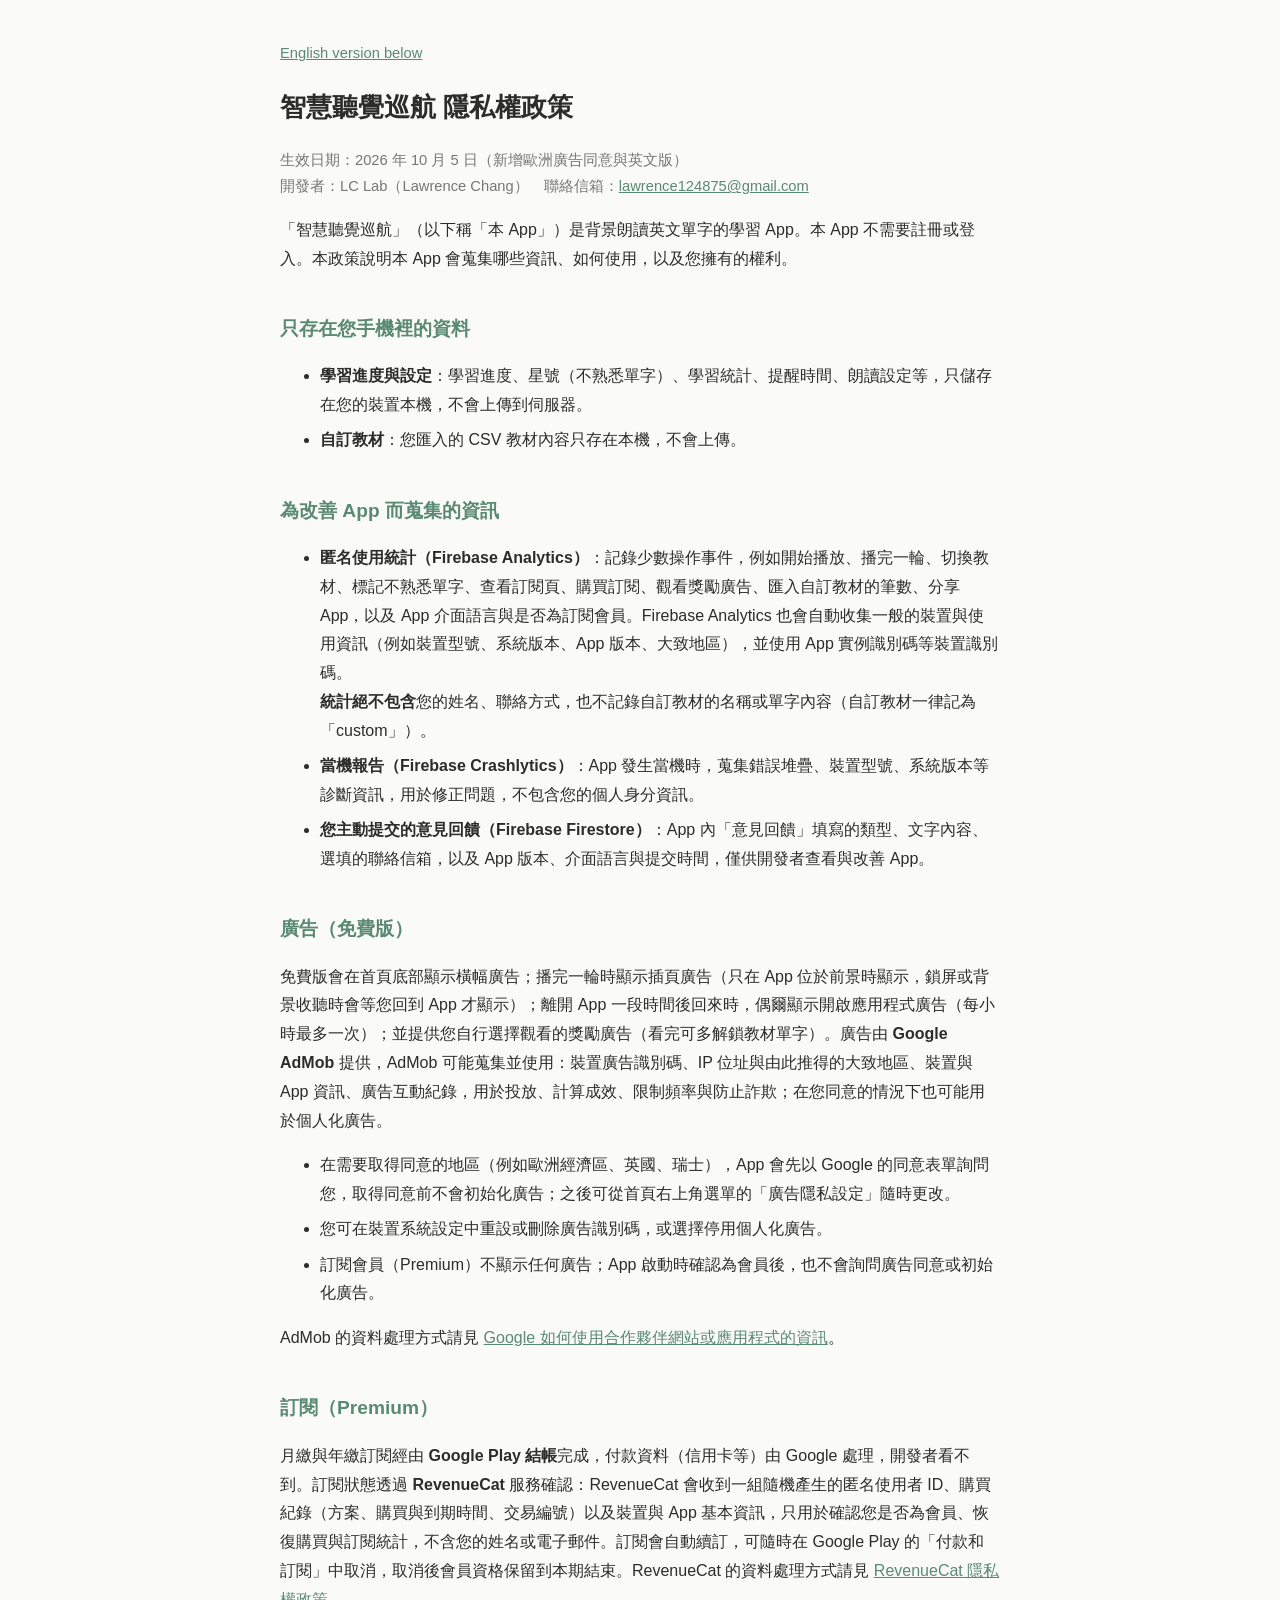
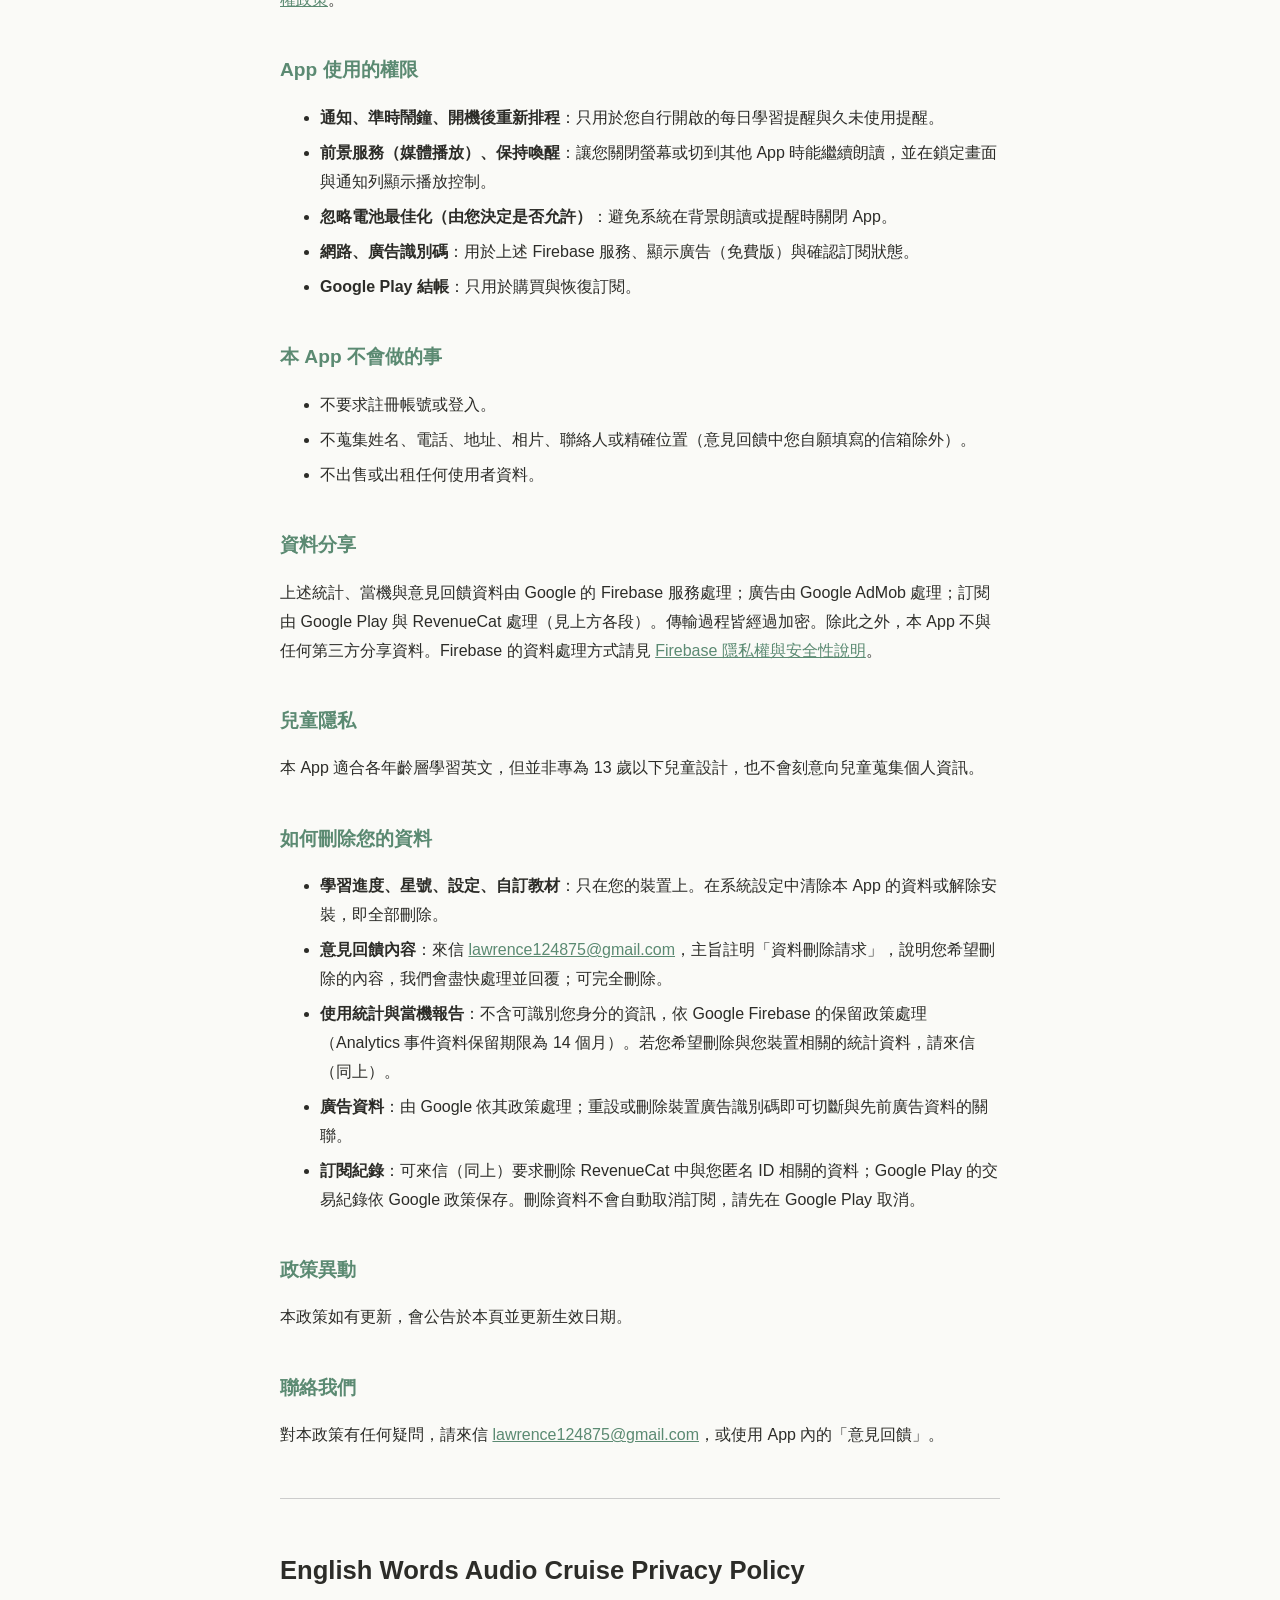
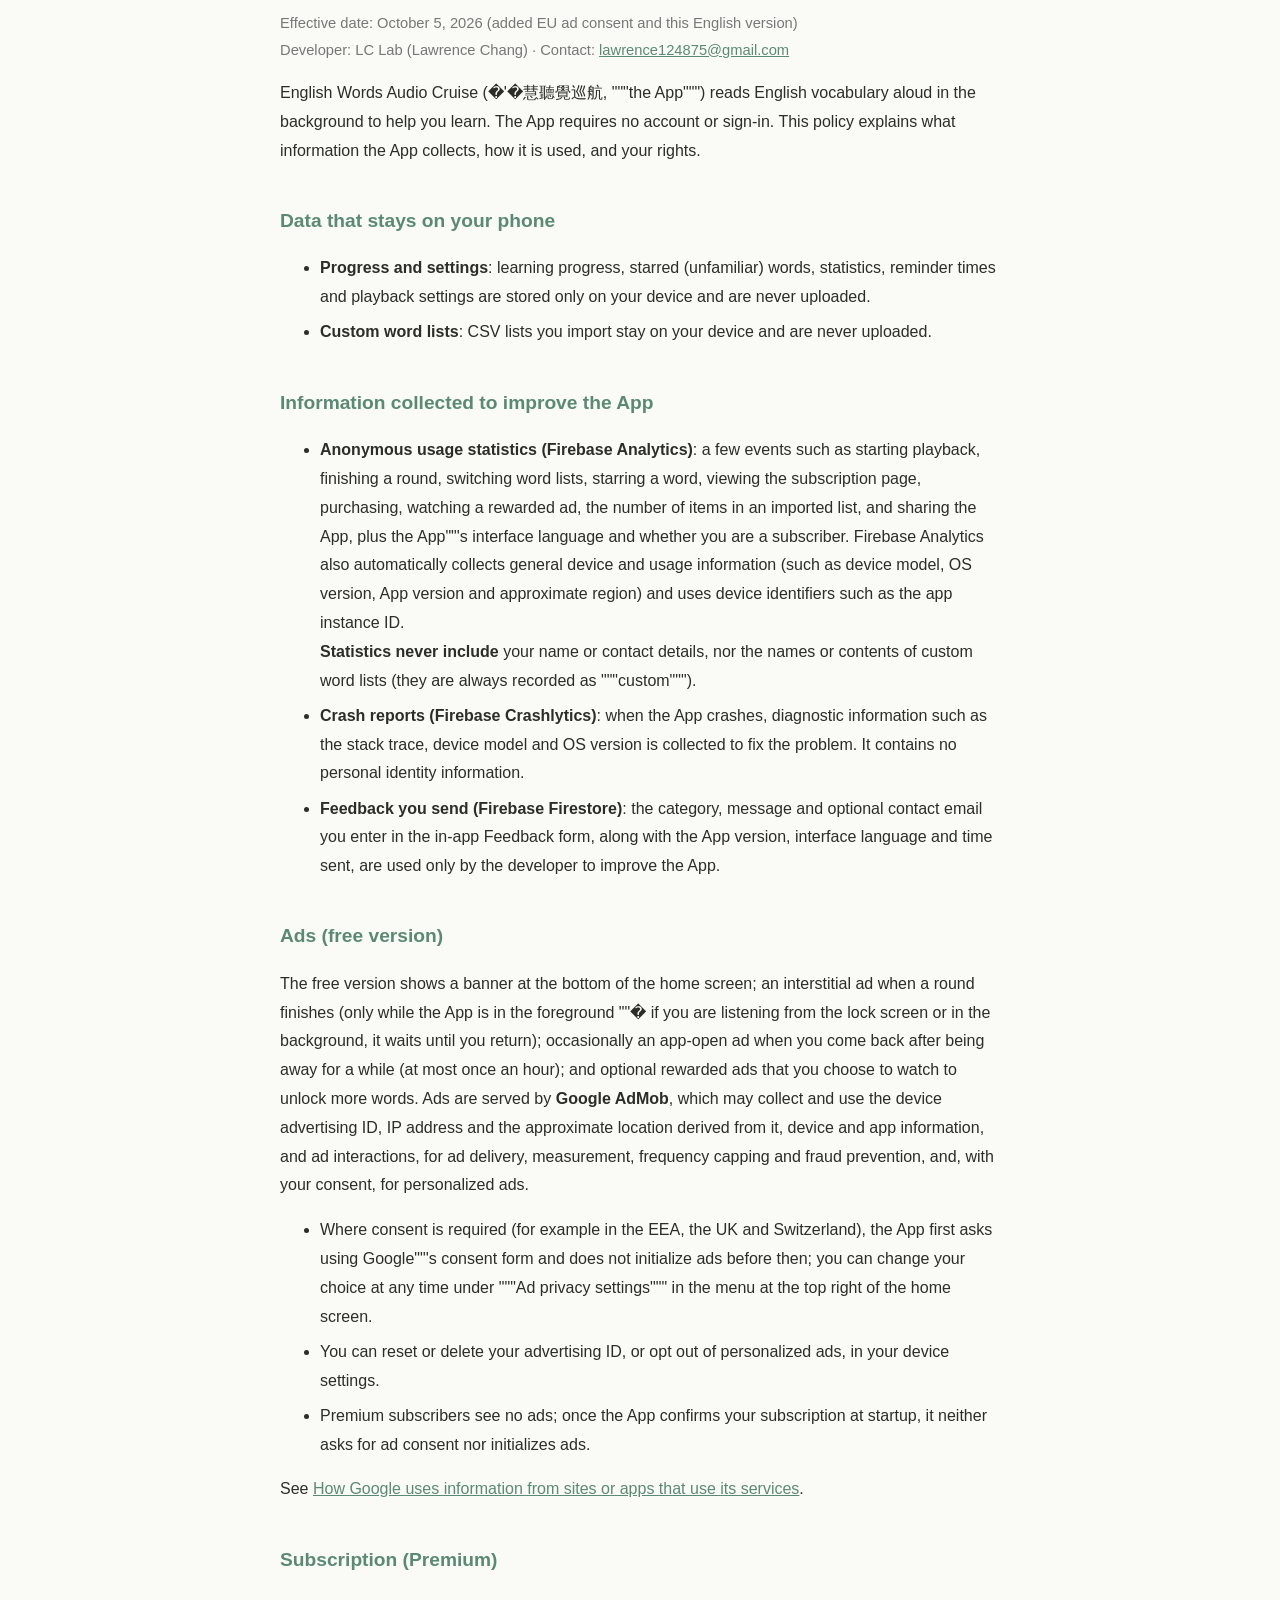
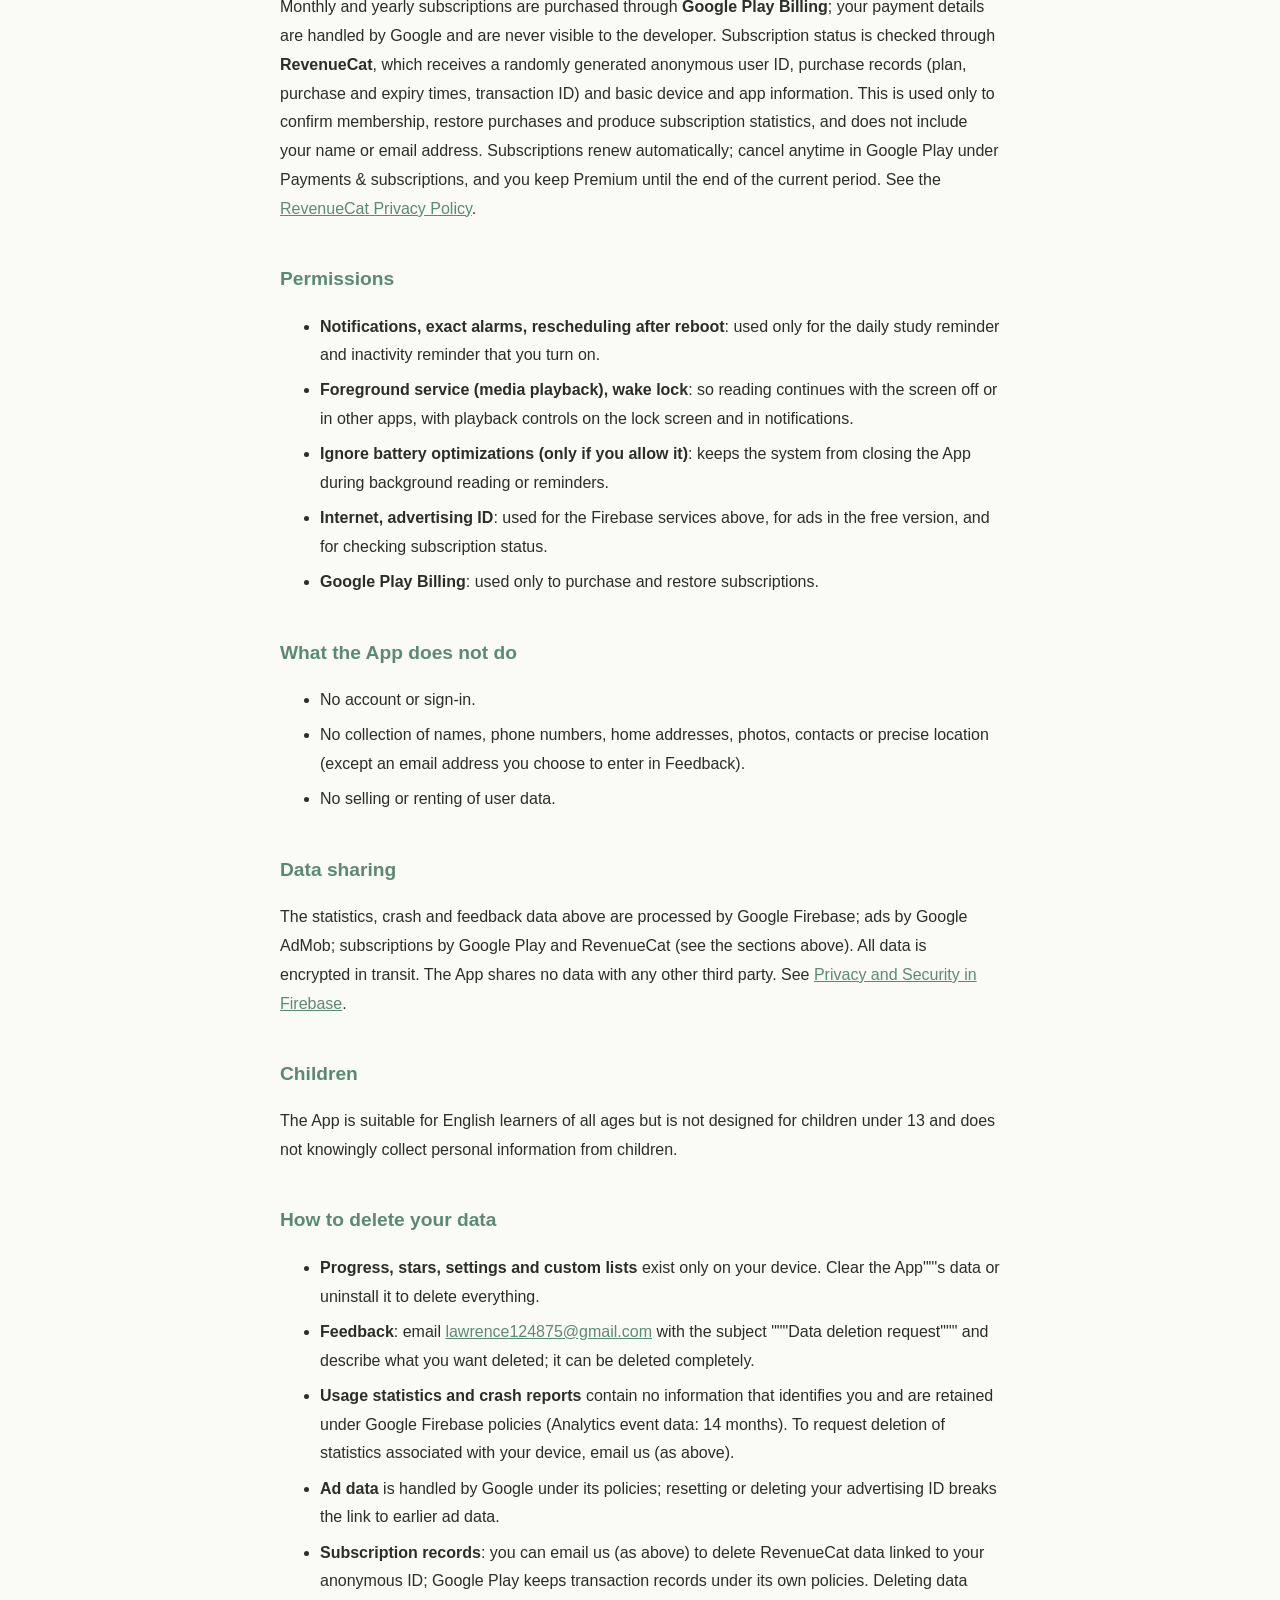
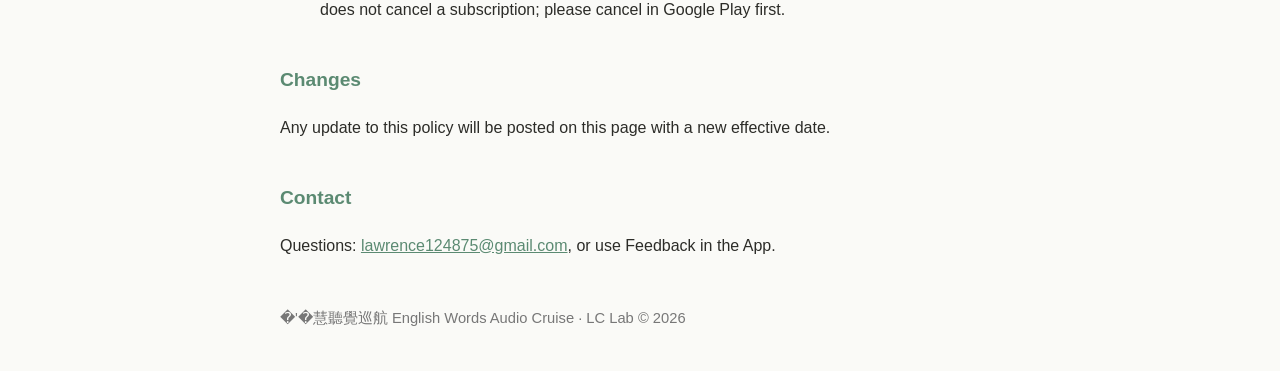
==== commit 50060f0f: "英文版隱私權政策引號改半形；HANDOFF §5 記錄版號規則（下一版起 0.3.x）[skip ci] Co-Authored-By: Claude Opus 5.5 <noreply@anthro" ====
--- a/docs/index.html
+++ b/docs/index.html
@@ -99,7 +99,7 @@
 <p class="meta">Effective date: October 5, 2026 (added EU ad consent and this English version)<br>
 Developer: LC Lab (Lawrence Chang) · Contact: <a href="mailto:lawrence124875@gmail.com">lawrence124875@gmail.com</a></p>
 
-<p>English Words Audio Cruise (智慧聽覺巡航, “the App”) reads English vocabulary aloud in the background to help you learn. The App requires no account or sign-in. This policy explains what information the App collects, how it is used, and your rights.</p>
+<p>English Words Audio Cruise (�'�慧聽覺巡航, """the App""") reads English vocabulary aloud in the background to help you learn. The App requires no account or sign-in. This policy explains what information the App collects, how it is used, and your rights.</p>
 
 <h2>Data that stays on your phone</h2>
 <ul>
@@ -109,16 +109,16 @@
 
 <h2>Information collected to improve the App</h2>
 <ul>
-  <li><strong>Anonymous usage statistics (Firebase Analytics)</strong>: a few events such as starting playback, finishing a round, switching word lists, starring a word, viewing the subscription page, purchasing, watching a rewarded ad, the number of items in an imported list, and sharing the App, plus the App’s interface language and whether you are a subscriber. Firebase Analytics also automatically collects general device and usage information (such as device model, OS version, App version and approximate region) and uses device identifiers such as the app instance ID.<br>
-  <strong>Statistics never include</strong> your name or contact details, nor the names or contents of custom word lists (they are always recorded as “custom”).</li>
+  <li><strong>Anonymous usage statistics (Firebase Analytics)</strong>: a few events such as starting playback, finishing a round, switching word lists, starring a word, viewing the subscription page, purchasing, watching a rewarded ad, the number of items in an imported list, and sharing the App, plus the App""'s interface language and whether you are a subscriber. Firebase Analytics also automatically collects general device and usage information (such as device model, OS version, App version and approximate region) and uses device identifiers such as the app instance ID.<br>
+  <strong>Statistics never include</strong> your name or contact details, nor the names or contents of custom word lists (they are always recorded as """custom""").</li>
   <li><strong>Crash reports (Firebase Crashlytics)</strong>: when the App crashes, diagnostic information such as the stack trace, device model and OS version is collected to fix the problem. It contains no personal identity information.</li>
   <li><strong>Feedback you send (Firebase Firestore)</strong>: the category, message and optional contact email you enter in the in-app Feedback form, along with the App version, interface language and time sent, are used only by the developer to improve the App.</li>
 </ul>
 
 <h2>Ads (free version)</h2>
-<p>The free version shows a banner at the bottom of the home screen; an interstitial ad when a round finishes (only while the App is in the foreground — if you are listening from the lock screen or in the background, it waits until you return); occasionally an app-open ad when you come back after being away for a while (at most once an hour); and optional rewarded ads that you choose to watch to unlock more words. Ads are served by <strong>Google AdMob</strong>, which may collect and use the device advertising ID, IP address and the approximate location derived from it, device and app information, and ad interactions, for ad delivery, measurement, frequency capping and fraud prevention, and, with your consent, for personalized ads.</p>
+<p>The free version shows a banner at the bottom of the home screen; an interstitial ad when a round finishes (only while the App is in the foreground ""� if you are listening from the lock screen or in the background, it waits until you return); occasionally an app-open ad when you come back after being away for a while (at most once an hour); and optional rewarded ads that you choose to watch to unlock more words. Ads are served by <strong>Google AdMob</strong>, which may collect and use the device advertising ID, IP address and the approximate location derived from it, device and app information, and ad interactions, for ad delivery, measurement, frequency capping and fraud prevention, and, with your consent, for personalized ads.</p>
 <ul>
-  <li>Where consent is required (for example in the EEA, the UK and Switzerland), the App first asks using Google’s consent form and does not initialize ads before then; you can change your choice at any time under “Ad privacy settings” in the menu at the top right of the home screen.</li>
+  <li>Where consent is required (for example in the EEA, the UK and Switzerland), the App first asks using Google""'s consent form and does not initialize ads before then; you can change your choice at any time under """Ad privacy settings""" in the menu at the top right of the home screen.</li>
   <li>You can reset or delete your advertising ID, or opt out of personalized ads, in your device settings.</li>
   <li>Premium subscribers see no ads; once the App confirms your subscription at startup, it neither asks for ad consent nor initializes ads.</li>
 </ul>
@@ -151,8 +151,8 @@
 
 <h2 id="data-deletion-en">How to delete your data</h2>
 <ul>
-  <li><strong>Progress, stars, settings and custom lists</strong> exist only on your device. Clear the App’s data or uninstall it to delete everything.</li>
-  <li><strong>Feedback</strong>: email <a href="mailto:lawrence124875@gmail.com">lawrence124875@gmail.com</a> with the subject “Data deletion request” and describe what you want deleted; it can be deleted completely.</li>
+  <li><strong>Progress, stars, settings and custom lists</strong> exist only on your device. Clear the App""'s data or uninstall it to delete everything.</li>
+  <li><strong>Feedback</strong>: email <a href="mailto:lawrence124875@gmail.com">lawrence124875@gmail.com</a> with the subject """Data deletion request""" and describe what you want deleted; it can be deleted completely.</li>
   <li><strong>Usage statistics and crash reports</strong> contain no information that identifies you and are retained under Google Firebase policies (Analytics event data: 14 months). To request deletion of statistics associated with your device, email us (as above).</li>
   <li><strong>Ad data</strong> is handled by Google under its policies; resetting or deleting your advertising ID breaks the link to earlier ad data.</li>
   <li><strong>Subscription records</strong>: you can email us (as above) to delete RevenueCat data linked to your anonymous ID; Google Play keeps transaction records under its own policies. Deleting data does not cancel a subscription; please cancel in Google Play first.</li>
@@ -164,6 +164,6 @@
 <h2>Contact</h2>
 <p>Questions: <a href="mailto:lawrence124875@gmail.com">lawrence124875@gmail.com</a>, or use Feedback in the App.</p>
 
-<footer>智慧聽覺巡航 English Words Audio Cruise · LC Lab © 2026</footer>
+<footer>�'�慧聽覺巡航 English Words Audio Cruise · LC Lab © 2026</footer>
 </body>
 </html>
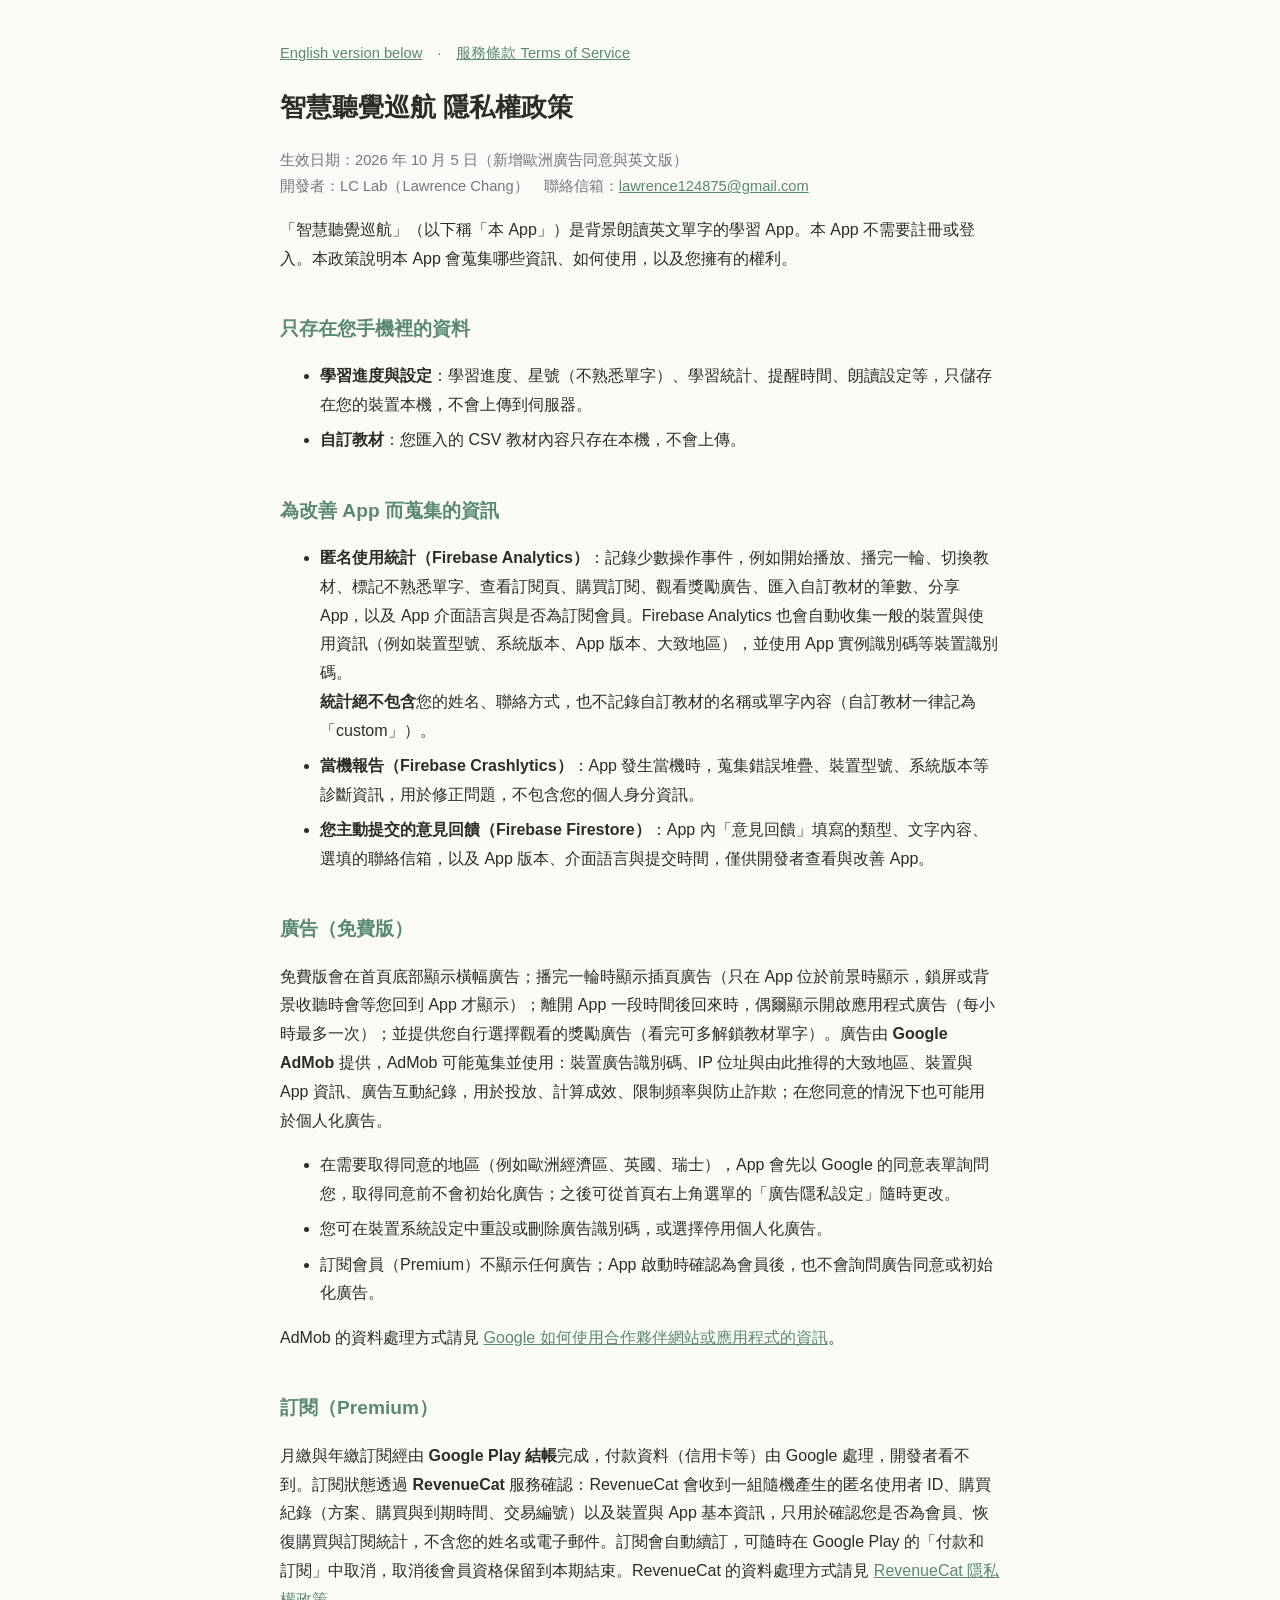
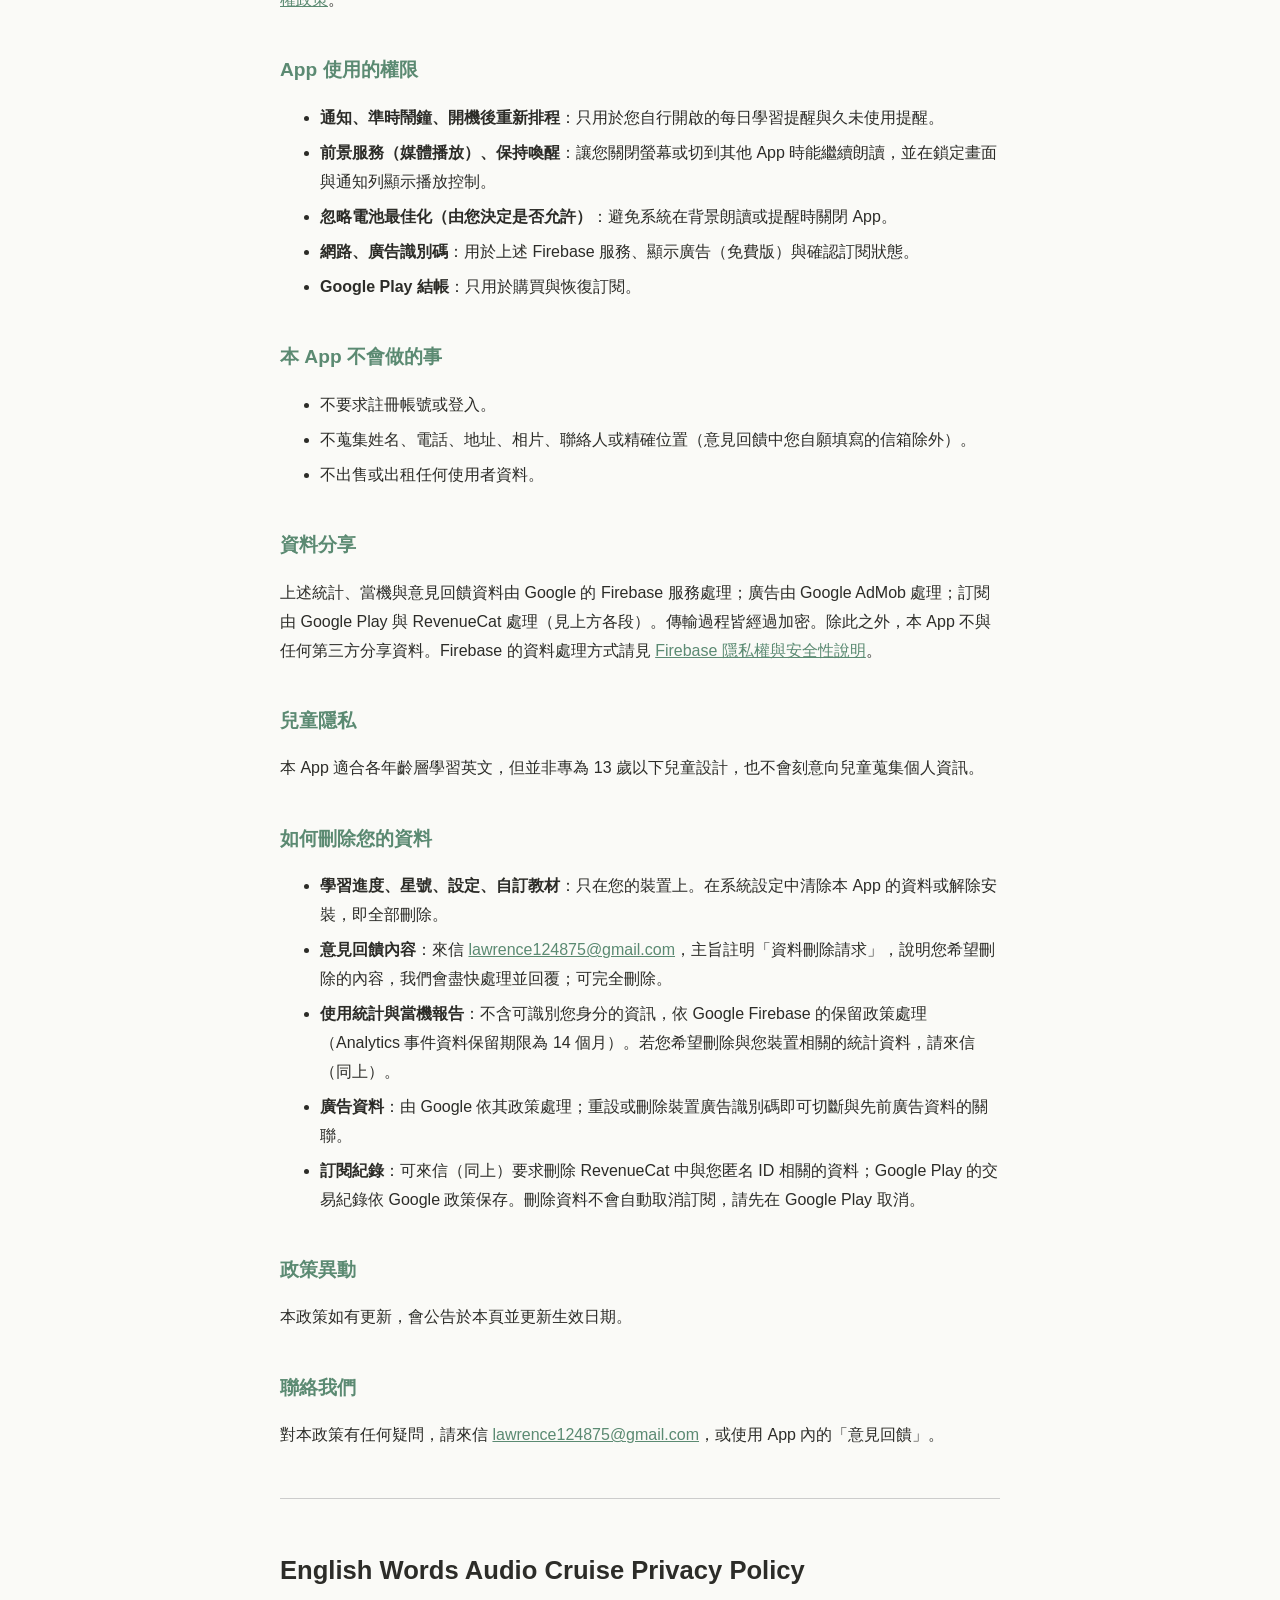
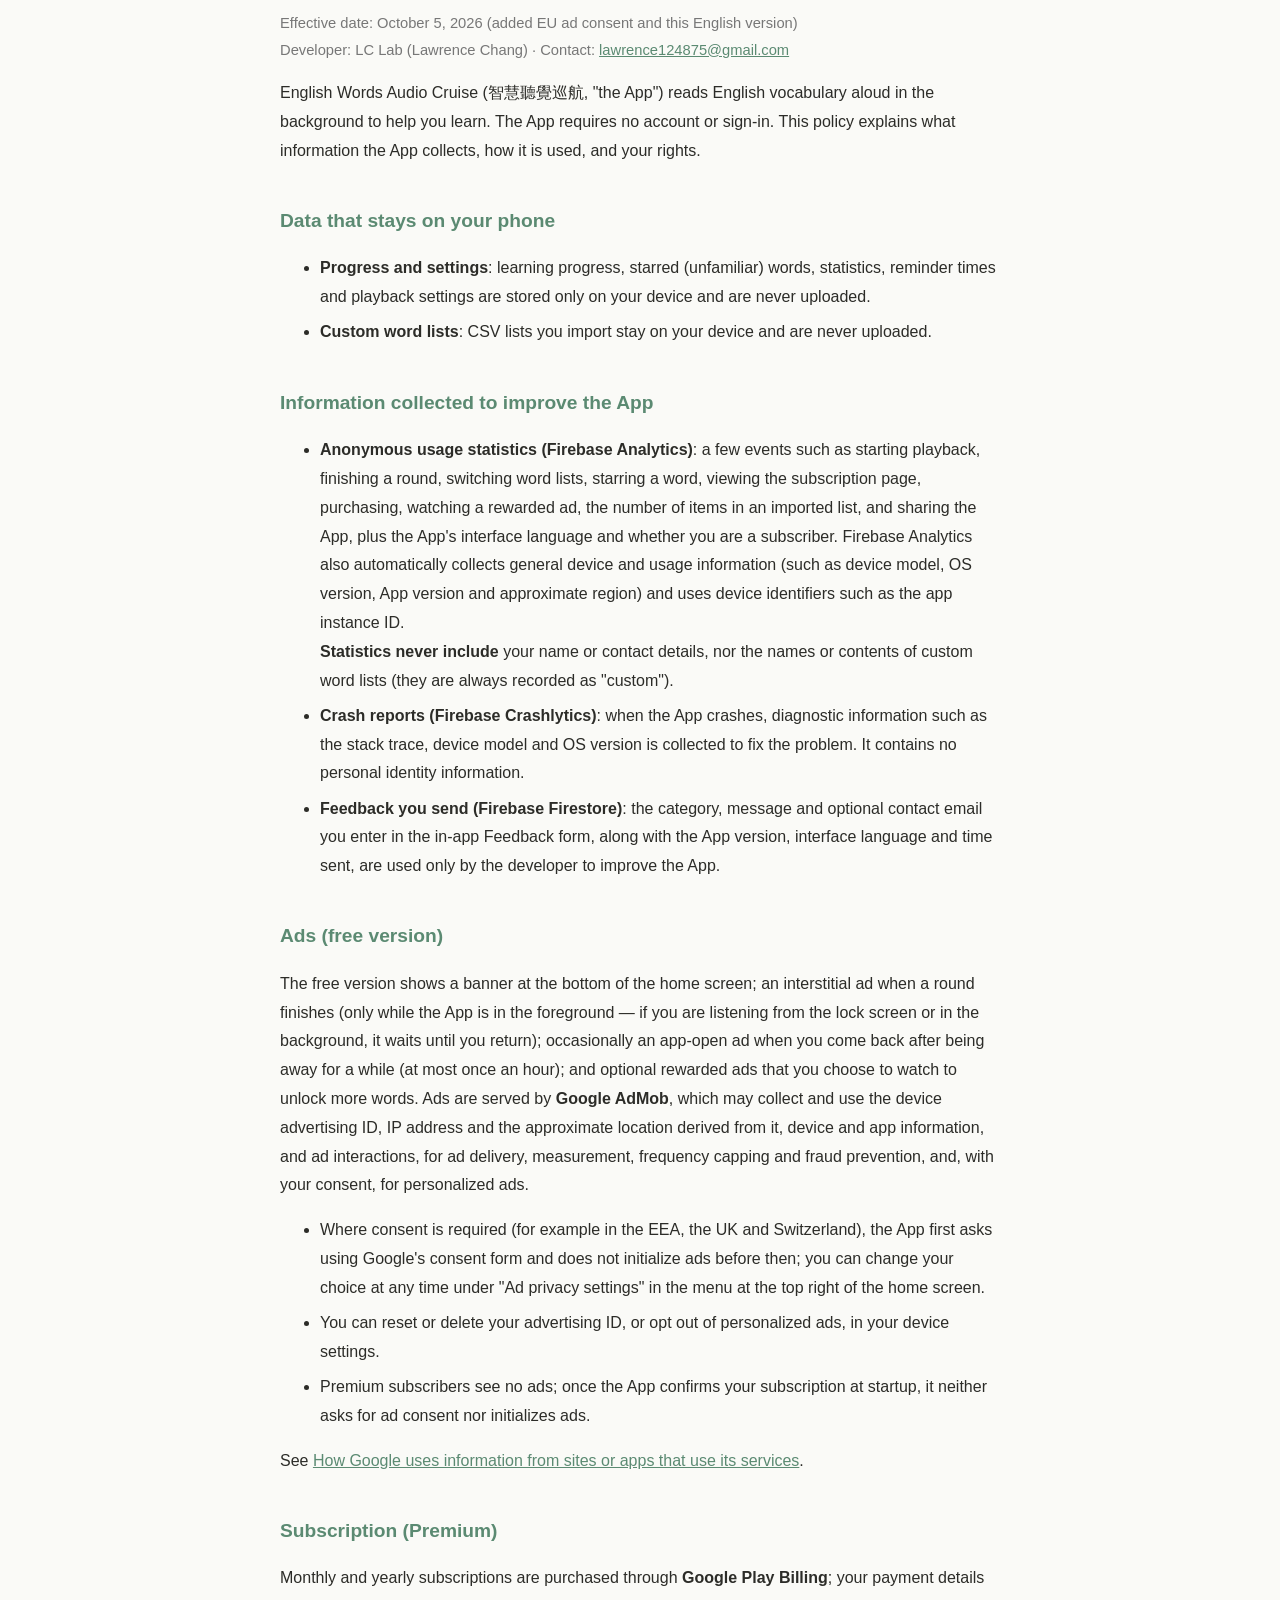
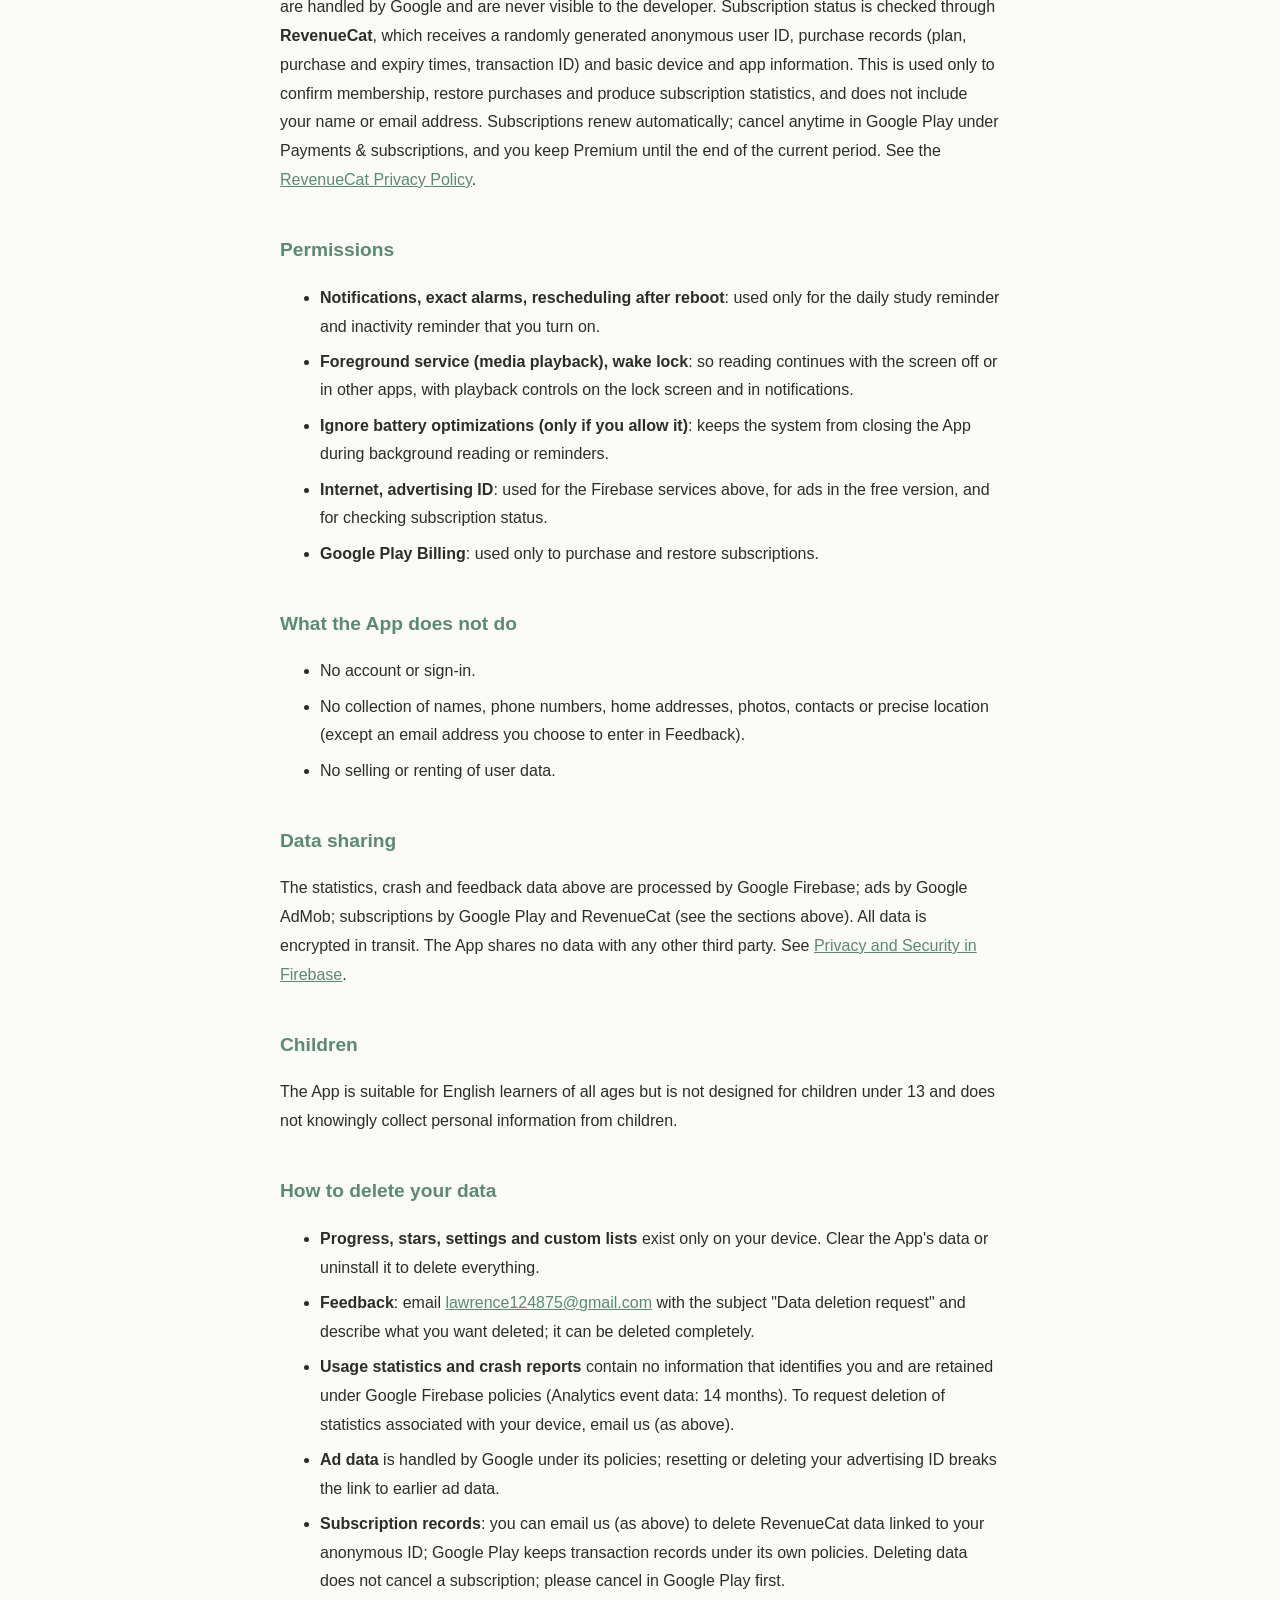
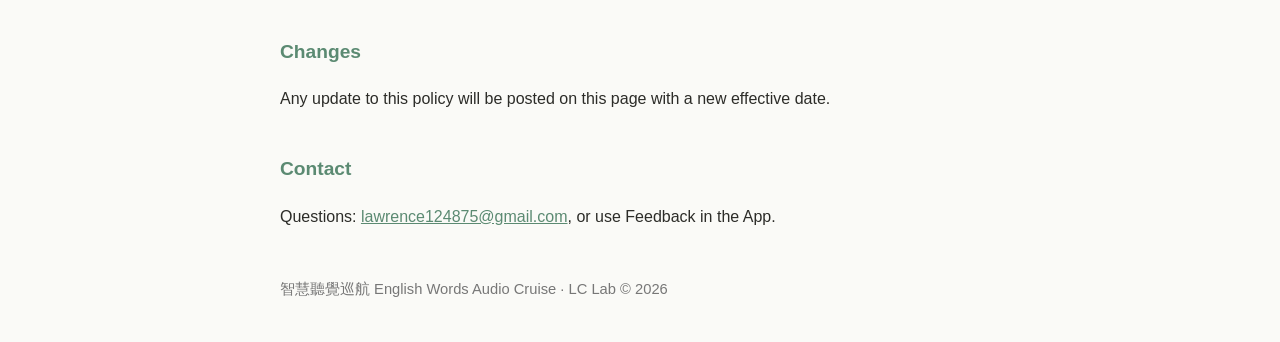
==== commit 5e89b924: "Add Terms of Service page and in-app links (About + paywall) - docs/terms.html (zh-Hant + English): " ====
--- a/docs/index.html
+++ b/docs/index.html
@@ -22,7 +22,7 @@
 </style>
 </head>
 <body>
-<p class="meta"><a href="#en">English version below</a></p>
+<p class="meta"><a href="#en">English version below</a>　·　<a href="terms.html">服務條款 Terms of Service</a></p>
 
 <h1>智慧聽覺巡航 隱私權政策</h1>
 <p class="meta">生效日期：2026 年 10 月 5 日（新增歐洲廣告同意與英文版）<br>
@@ -99,7 +99,7 @@
 <p class="meta">Effective date: October 5, 2026 (added EU ad consent and this English version)<br>
 Developer: LC Lab (Lawrence Chang) · Contact: <a href="mailto:lawrence124875@gmail.com">lawrence124875@gmail.com</a></p>
 
-<p>English Words Audio Cruise (�'�慧聽覺巡航, """the App""") reads English vocabulary aloud in the background to help you learn. The App requires no account or sign-in. This policy explains what information the App collects, how it is used, and your rights.</p>
+<p>English Words Audio Cruise (智慧聽覺巡航, "the App") reads English vocabulary aloud in the background to help you learn. The App requires no account or sign-in. This policy explains what information the App collects, how it is used, and your rights.</p>
 
 <h2>Data that stays on your phone</h2>
 <ul>
@@ -109,16 +109,16 @@
 
 <h2>Information collected to improve the App</h2>
 <ul>
-  <li><strong>Anonymous usage statistics (Firebase Analytics)</strong>: a few events such as starting playback, finishing a round, switching word lists, starring a word, viewing the subscription page, purchasing, watching a rewarded ad, the number of items in an imported list, and sharing the App, plus the App""'s interface language and whether you are a subscriber. Firebase Analytics also automatically collects general device and usage information (such as device model, OS version, App version and approximate region) and uses device identifiers such as the app instance ID.<br>
-  <strong>Statistics never include</strong> your name or contact details, nor the names or contents of custom word lists (they are always recorded as """custom""").</li>
+  <li><strong>Anonymous usage statistics (Firebase Analytics)</strong>: a few events such as starting playback, finishing a round, switching word lists, starring a word, viewing the subscription page, purchasing, watching a rewarded ad, the number of items in an imported list, and sharing the App, plus the App's interface language and whether you are a subscriber. Firebase Analytics also automatically collects general device and usage information (such as device model, OS version, App version and approximate region) and uses device identifiers such as the app instance ID.<br>
+  <strong>Statistics never include</strong> your name or contact details, nor the names or contents of custom word lists (they are always recorded as "custom").</li>
   <li><strong>Crash reports (Firebase Crashlytics)</strong>: when the App crashes, diagnostic information such as the stack trace, device model and OS version is collected to fix the problem. It contains no personal identity information.</li>
   <li><strong>Feedback you send (Firebase Firestore)</strong>: the category, message and optional contact email you enter in the in-app Feedback form, along with the App version, interface language and time sent, are used only by the developer to improve the App.</li>
 </ul>
 
 <h2>Ads (free version)</h2>
-<p>The free version shows a banner at the bottom of the home screen; an interstitial ad when a round finishes (only while the App is in the foreground ""� if you are listening from the lock screen or in the background, it waits until you return); occasionally an app-open ad when you come back after being away for a while (at most once an hour); and optional rewarded ads that you choose to watch to unlock more words. Ads are served by <strong>Google AdMob</strong>, which may collect and use the device advertising ID, IP address and the approximate location derived from it, device and app information, and ad interactions, for ad delivery, measurement, frequency capping and fraud prevention, and, with your consent, for personalized ads.</p>
+<p>The free version shows a banner at the bottom of the home screen; an interstitial ad when a round finishes (only while the App is in the foreground — if you are listening from the lock screen or in the background, it waits until you return); occasionally an app-open ad when you come back after being away for a while (at most once an hour); and optional rewarded ads that you choose to watch to unlock more words. Ads are served by <strong>Google AdMob</strong>, which may collect and use the device advertising ID, IP address and the approximate location derived from it, device and app information, and ad interactions, for ad delivery, measurement, frequency capping and fraud prevention, and, with your consent, for personalized ads.</p>
 <ul>
-  <li>Where consent is required (for example in the EEA, the UK and Switzerland), the App first asks using Google""'s consent form and does not initialize ads before then; you can change your choice at any time under """Ad privacy settings""" in the menu at the top right of the home screen.</li>
+  <li>Where consent is required (for example in the EEA, the UK and Switzerland), the App first asks using Google's consent form and does not initialize ads before then; you can change your choice at any time under "Ad privacy settings" in the menu at the top right of the home screen.</li>
   <li>You can reset or delete your advertising ID, or opt out of personalized ads, in your device settings.</li>
   <li>Premium subscribers see no ads; once the App confirms your subscription at startup, it neither asks for ad consent nor initializes ads.</li>
 </ul>
@@ -151,8 +151,8 @@
 
 <h2 id="data-deletion-en">How to delete your data</h2>
 <ul>
-  <li><strong>Progress, stars, settings and custom lists</strong> exist only on your device. Clear the App""'s data or uninstall it to delete everything.</li>
-  <li><strong>Feedback</strong>: email <a href="mailto:lawrence124875@gmail.com">lawrence124875@gmail.com</a> with the subject """Data deletion request""" and describe what you want deleted; it can be deleted completely.</li>
+  <li><strong>Progress, stars, settings and custom lists</strong> exist only on your device. Clear the App's data or uninstall it to delete everything.</li>
+  <li><strong>Feedback</strong>: email <a href="mailto:lawrence124875@gmail.com">lawrence124875@gmail.com</a> with the subject "Data deletion request" and describe what you want deleted; it can be deleted completely.</li>
   <li><strong>Usage statistics and crash reports</strong> contain no information that identifies you and are retained under Google Firebase policies (Analytics event data: 14 months). To request deletion of statistics associated with your device, email us (as above).</li>
   <li><strong>Ad data</strong> is handled by Google under its policies; resetting or deleting your advertising ID breaks the link to earlier ad data.</li>
   <li><strong>Subscription records</strong>: you can email us (as above) to delete RevenueCat data linked to your anonymous ID; Google Play keeps transaction records under its own policies. Deleting data does not cancel a subscription; please cancel in Google Play first.</li>
@@ -164,6 +164,6 @@
 <h2>Contact</h2>
 <p>Questions: <a href="mailto:lawrence124875@gmail.com">lawrence124875@gmail.com</a>, or use Feedback in the App.</p>
 
-<footer>�'�慧聽覺巡航 English Words Audio Cruise · LC Lab © 2026</footer>
+<footer>智慧聽覺巡航 English Words Audio Cruise · LC Lab © 2026</footer>
 </body>
 </html>
